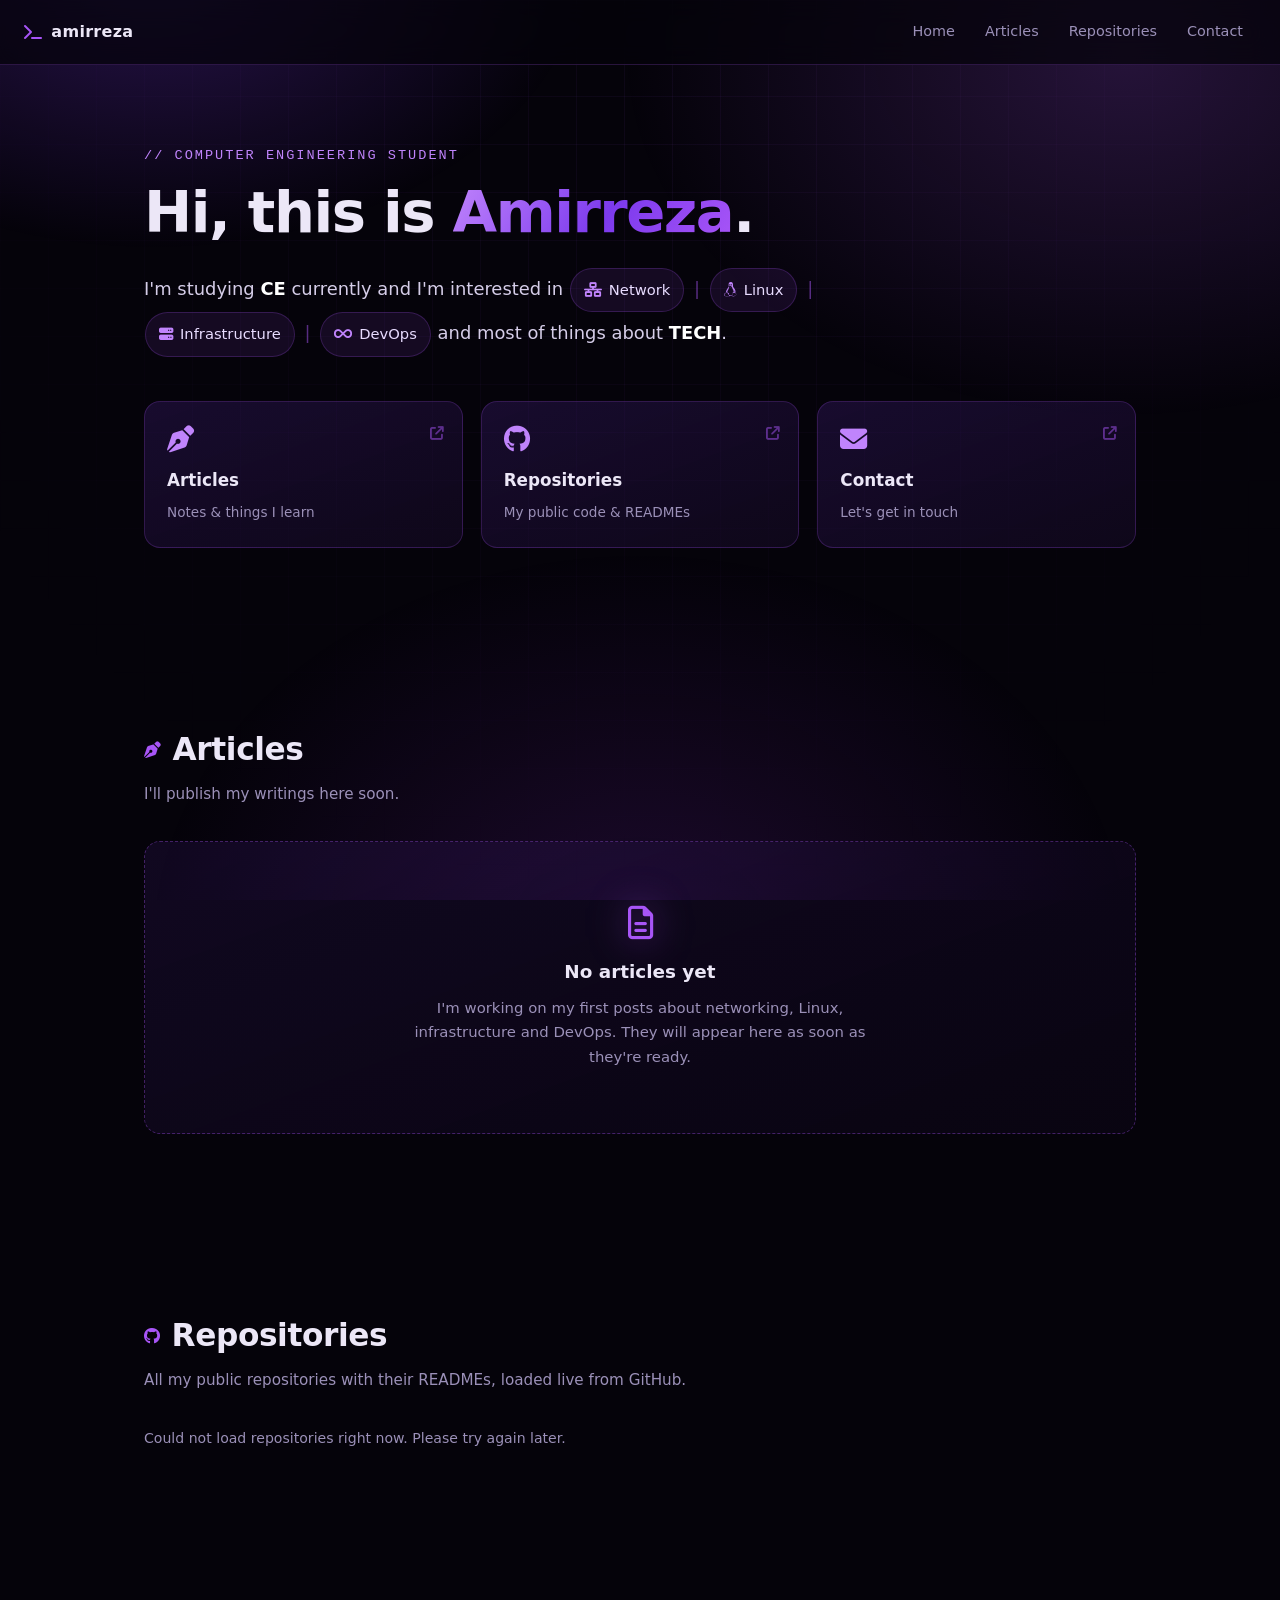
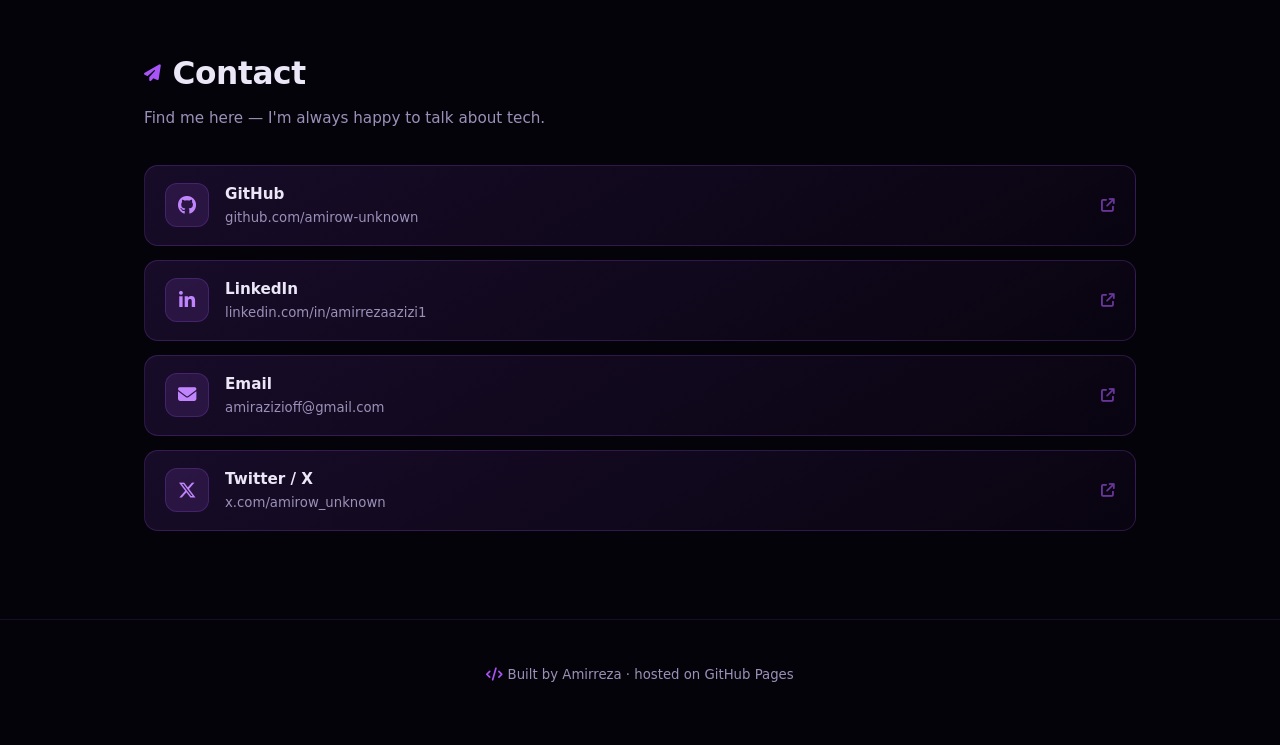
==== index.html @ 1c14a587 "Add files via upload" ====
<!DOCTYPE html>
<html lang="en">
<head>
<meta charset="UTF-8" />
<meta name="viewport" content="width=device-width, initial-scale=1" />
<title>Amirreza — CE Student · Network · Linux · Infra · DevOps</title>
<meta name="description" content="Amirreza — Computer Engineering student interested in Networking, Linux, Infrastructure and DevOps." />
<link rel="stylesheet" href="https://cdnjs.cloudflare.com/ajax/libs/font-awesome/6.5.2/css/all.min.css" />
<style>
  :root{
    --bg:#05030a;
    --panel:rgba(20,10,35,.55);
    --purple:#a855f7;
    --purple-2:#7c3aed;
    --purple-3:#c084fc;
    --text:#ece7f7;
    --muted:#9b90b8;
    --border:rgba(168,85,247,.22);
    --radius:16px;
  }

  *{box-sizing:border-box}
  html{scroll-behavior:smooth}
  body{
    margin:0;
    background:var(--bg);
    color:var(--text);
    font-family:"Inter",system-ui,-apple-system,"Segoe UI",Roboto,Helvetica,Arial,sans-serif;
    line-height:1.65;
    overflow-x:hidden;
    -webkit-font-smoothing:antialiased;
  }

  /* ---------- background glow + grid ---------- */
  body::before{
    content:"";
    position:fixed; inset:0; z-index:-2;
    background:
      radial-gradient(620px 420px at 12% -5%, rgba(124,58,237,.30), transparent 70%),
      radial-gradient(720px 520px at 88% 6%, rgba(168,85,247,.20), transparent 70%),
      radial-gradient(700px 560px at 50% 105%, rgba(88,28,135,.28), transparent 70%);
  }
  body::after{
    content:"";
    position:fixed; inset:0; z-index:-1;
    background-image:
      linear-gradient(rgba(168,85,247,.06) 1px, transparent 1px),
      linear-gradient(90deg, rgba(168,85,247,.06) 1px, transparent 1px);
    background-size:48px 48px;
    -webkit-mask-image:radial-gradient(circle at 50% 15%, #000 0%, transparent 78%);
    mask-image:radial-gradient(circle at 50% 15%, #000 0%, transparent 78%);
    pointer-events:none;
  }

  a{color:var(--purple-3)}

  /* ---------- nav ---------- */
  .nav{
    position:sticky; top:0; z-index:50;
    display:flex; align-items:center; justify-content:space-between; gap:16px;
    padding:13px 24px;
    background:rgba(5,3,10,.72);
    backdrop-filter:blur(14px);
    -webkit-backdrop-filter:blur(14px);
    border-bottom:1px solid var(--border);
  }
  .nav-brand{
    display:flex; align-items:center; gap:9px;
    font-weight:800; letter-spacing:.3px; color:var(--text); text-decoration:none;
  }
  .nav-brand i{color:var(--purple)}
  .nav-links{display:flex; gap:4px; flex-wrap:wrap}
  .nav-links a{
    color:var(--muted); text-decoration:none; font-size:.9rem;
    padding:7px 13px; border-radius:999px; transition:.2s;
  }
  .nav-links a:hover{
    color:#fff; background:rgba(168,85,247,.14);
    box-shadow:inset 0 0 0 1px var(--border);
  }

  /* ---------- layout ---------- */
  .section{
    max-width:1040px; margin:0 auto;
    padding:88px 24px;
    scroll-margin-top:80px;
  }
  .section-title{
    display:flex; align-items:center; gap:12px;
    font-size:clamp(1.45rem,3vw,1.95rem);
    margin:0 0 6px; letter-spacing:-.4px;
  }
  .section-title i{color:var(--purple); font-size:1.05rem}
  .section-sub{color:var(--muted); margin:0 0 34px; font-size:.95rem}

  /* ---------- hero ---------- */
  .hero{padding-top:80px}
  .eyebrow{
    font-family:ui-monospace,SFMono-Regular,Menlo,Consolas,monospace;
    color:var(--purple-3); font-size:.85rem; letter-spacing:2px;
    text-transform:uppercase; margin:0 0 14px;
  }
  .hero h1{
    font-size:clamp(2rem,6vw,3.6rem);
    line-height:1.12; margin:0 0 22px; letter-spacing:-1.5px;
  }
  .grad{
    background:linear-gradient(120deg,#c084fc,#7c3aed 55%,#a855f7);
    -webkit-background-clip:text; background-clip:text; color:transparent;
  }
  .lead{
    font-size:clamp(1rem,1.6vw,1.12rem);
    line-height:2.35; color:#d5cde8;
    max-width:820px; margin:0 0 44px;
  }
  .lead strong{color:#fff}

  .chip{
    display:inline-flex; align-items:center; gap:7px;
    padding:4px 13px; margin:0 1px; border-radius:999px;
    background:rgba(168,85,247,.1);
    border:1px solid var(--border);
    color:#e8dcff; font-size:.92rem; white-space:nowrap;
  }
  .chip i{color:var(--purple-3); font-size:.9rem}
  .sep{color:rgba(168,85,247,.5); margin:0 3px}

  /* ---------- quick links ---------- */
  .quick-links{
    display:grid; gap:18px;
    grid-template-columns:repeat(auto-fit,minmax(210px,1fr));
  }
  .quick-card{
    position:relative; overflow:hidden;
    display:flex; flex-direction:column; gap:6px;
    padding:24px 22px; border-radius:var(--radius);
    background:linear-gradient(160deg,rgba(124,58,237,.16),rgba(20,10,35,.62));
    border:1px solid var(--border);
    color:var(--text); text-decoration:none;
    transition:transform .25s ease, box-shadow .25s ease, border-color .25s ease;
  }
  .quick-card::after{
    content:""; position:absolute; inset:-40% -60% auto auto;
    width:180px; height:180px; border-radius:50%;
    background:radial-gradient(circle,rgba(168,85,247,.35),transparent 65%);
    opacity:0; transition:opacity .3s;
  }
  .quick-card:hover{
    transform:translateY(-5px);
    border-color:rgba(192,132,252,.6);
    box-shadow:0 20px 44px -20px rgba(168,85,247,.75);
  }
  .quick-card:hover::after{opacity:1}
  .quick-card .big{font-size:1.7rem; color:var(--purple-3); margin-bottom:8px}
  .quick-card .label{font-weight:700; font-size:1.05rem}
  .quick-card .hint{font-size:.85rem; color:var(--muted)}
  .quick-card .arrow{
    position:absolute; right:18px; top:20px;
    color:var(--purple); font-size:.85rem;
    opacity:.5; transition:transform .25s, opacity .25s;
  }
  .quick-card:hover .arrow{transform:translate(3px,-3px); opacity:1}

  /* ---------- repositories ---------- */
  .repos-status{color:var(--muted); font-size:.88rem; margin:0 0 22px}
  .repo-list{display:grid; gap:20px}

  .repo-card{
    border:1px solid var(--border);
    border-radius:var(--radius);
    background:linear-gradient(165deg,rgba(24,13,42,.85),rgba(9,5,16,.85));
    padding:22px 22px 16px;
    transition:border-color .25s, box-shadow .25s;
  }
  .repo-card:hover{
    border-color:rgba(192,132,252,.45);
    box-shadow:0 22px 50px -30px rgba(168,85,247,.9);
  }
  .repo-head{display:flex; align-items:center; gap:10px; flex-wrap:wrap}
  .repo-icon{color:var(--purple); font-size:1.05rem}
  .repo-head h3{margin:0; font-size:1.08rem; letter-spacing:-.2px}
  .repo-head h3 a{color:#fff; text-decoration:none}
  .repo-head h3 a:hover{color:var(--purple-3); text-decoration:underline}
  .open-link{
    margin-left:auto; font-size:.8rem; color:var(--muted);
    text-decoration:none; padding:4px 10px; border-radius:999px;
    border:1px solid transparent; transition:.2s; white-space:nowrap;
  }
  .open-link:hover{color:#fff; border-color:var(--border); background:rgba(168,85,247,.12)}

  .badge{
    font-size:.68rem; text-transform:uppercase; letter-spacing:1px;
    padding:2px 9px; border-radius:999px;
    background:rgba(168,85,247,.16); color:var(--purple-3);
    border:1px solid var(--border);
  }

  .repo-desc{margin:10px 0 12px; color:#c6bcdd; font-size:.93rem}
  .repo-meta{display:flex; flex-wrap:wrap; gap:16px; font-size:.8rem; color:var(--muted)}
  .repo-meta span{display:inline-flex; align-items:center; gap:6px}
  .repo-meta i{color:var(--purple); font-size:.78rem}
  .repo-meta .dot{
    width:9px; height:9px; border-radius:50%; display:inline-block;
    background:var(--purple); box-shadow:0 0 8px rgba(168,85,247,.8);
  }

  /* README box */
  .readme{
    margin-top:16px;
    border:1px solid var(--border);
    border-radius:12px;
    background:rgba(6,3,12,.65);
    max-height:360px;
    overflow:auto;
    padding:2px 18px 14px;
    font-size:.9rem;
    scrollbar-width:thin;
    scrollbar-color:var(--purple-2) transparent;
  }
  .readme::-webkit-scrollbar{width:9px}
  .readme::-webkit-scrollbar-thumb{
    background:rgba(124,58,237,.6); border-radius:99px;
  }
  .readme::-webkit-scrollbar-track{background:transparent}
  .readme-inner{padding-top:14px}
  .readme-inner > *:first-child{margin-top:0}
  .readme h1,.readme h2,.readme h3,.readme h4{
    line-height:1.3; margin:1.3em 0 .55em; letter-spacing:-.3px;
  }
  .readme h1{font-size:1.35rem; border-bottom:1px solid var(--border); padding-bottom:.35em}
  .readme h2{font-size:1.15rem; border-bottom:1px solid rgba(168,85,247,.12); padding-bottom:.3em}
  .readme h3{font-size:1rem}
  .readme p,.readme li{color:#c9c0de}
  .readme a{color:var(--purple-3)}
  .readme img{max-width:100%; height:auto; border-radius:8px}
  .readme code{
    background:rgba(168,85,247,.14); color:#e5d4ff;
    padding:.15em .45em; border-radius:5px;
    font-family:ui-monospace,SFMono-Regular,Menlo,Consolas,monospace;
    font-size:.86em;
  }
  .readme pre{
    background:rgba(0,0,0,.55); border:1px solid var(--border);
    padding:14px; border-radius:10px; overflow:auto;
  }
  .readme pre code{background:none; padding:0; color:#d7c9f5}
  .readme blockquote{
    margin:1em 0; padding:.2em 1em;
    border-left:3px solid var(--purple-2); color:var(--muted);
  }
  .readme table{border-collapse:collapse; width:100%; font-size:.85rem}
  .readme th,.readme td{border:1px solid var(--border); padding:7px 10px}
  .readme hr{border:0; border-top:1px solid var(--border); margin:1.4em 0}
  .readme-empty{color:var(--muted); font-size:.85rem; font-style:italic; margin:14px 0}

  /* ---------- empty state (articles) ---------- */
  .empty-state{
    text-align:center;
    border:1px dashed rgba(168,85,247,.35);
    border-radius:var(--radius);
    background:linear-gradient(160deg,rgba(124,58,237,.1),rgba(12,6,22,.6));
    padding:64px 24px;
  }
  .empty-state i{
    font-size:2.1rem; color:var(--purple);
    display:block; margin-bottom:18px;
    filter:drop-shadow(0 0 18px rgba(168,85,247,.55));
  }
  .empty-state h3{margin:0 0 8px; font-size:1.15rem}
  .empty-state p{margin:0 auto; max-width:460px; color:var(--muted); font-size:.93rem}

  /* ---------- contact ---------- */
  .contact-list{display:grid; gap:14px}
  .contact-item{
    display:flex; align-items:center; gap:16px;
    padding:16px 20px; border-radius:14px;
    background:linear-gradient(150deg,rgba(28,15,48,.8),rgba(10,5,18,.8));
    border:1px solid var(--border);
    text-decoration:none; color:var(--text);
    transition:transform .22s, border-color .22s, box-shadow .22s, background .22s;
  }
  .contact-item:hover{
    transform:translateX(5px);
    border-color:rgba(192,132,252,.6);
    box-shadow:0 16px 38px -24px rgba(168,85,247,.95);
  }
  .contact-item .ico{
    flex:0 0 44px; width:44px; height:44px;
    display:grid; place-items:center;
    border-radius:12px; font-size:1.15rem;
    background:rgba(168,85,247,.14);
    border:1px solid var(--border);
    color:var(--purple-3);
  }
  .contact-item .txt{display:flex; flex-direction:column; min-width:0}
  .contact-item .txt b{font-size:.95rem; font-weight:700}
  .contact-item .txt span{
    font-size:.83rem; color:var(--muted);
    overflow:hidden; text-overflow:ellipsis; white-space:nowrap;
  }
  .contact-item .go{margin-left:auto; color:var(--purple); font-size:.85rem; opacity:.6}
  .contact-item:hover .go{opacity:1}

  /* ---------- footer ---------- */
  footer{
    text-align:center; padding:44px 24px 60px;
    color:var(--muted); font-size:.83rem;
    border-top:1px solid rgba(168,85,247,.12);
  }
  footer i{color:var(--purple)}

  @media (max-width:560px){
    .nav{padding:12px 16px}
    .nav-links a{padding:6px 9px; font-size:.82rem}
    .section{padding:64px 18px}
    .readme{max-height:300px; padding:2px 14px 12px}
    .contact-item .txt span{font-size:.78rem}
  }

  @media (prefers-reduced-motion:reduce){
    html{scroll-behavior:auto}
    *{transition:none !important; animation:none !important}
  }
</style>
</head>
<body>

<!-- ================= NAV ================= -->
<nav class="nav">
  <a href="#home" class="nav-brand"><i class="fa-solid fa-terminal"></i> amirreza</a>
  <div class="nav-links">
    <a href="#home">Home</a>
    <a href="#articles">Articles</a>
    <a href="#repositories">Repositories</a>
    <a href="#contact">Contact</a>
  </div>
</nav>

<!-- ================= HOME ================= -->
<section id="home" class="section hero">
  <p class="eyebrow">// computer engineering student</p>

  <h1>Hi, this is <span class="grad">Amirreza</span>.</h1>

  <p class="lead">
    I'm studying <strong>CE</strong> currently and I'm interested in
    <span class="chip"><i class="fa-solid fa-network-wired"></i> Network</span>
    <span class="sep">|</span>
    <span class="chip"><i class="fa-brands fa-linux"></i> Linux</span>
    <span class="sep">|</span>
    <span class="chip"><i class="fa-solid fa-server"></i> Infrastructure</span>
    <span class="sep">|</span>
    <span class="chip"><i class="fa-solid fa-infinity"></i> DevOps</span>
    and most of things about <strong>TECH</strong>.
  </p>

  <!-- 3 quick links -->
  <div class="quick-links">
    <a class="quick-card" href="#articles">
      <i class="fa-solid fa-pen-nib big"></i>
      <span class="arrow"><i class="fa-solid fa-arrow-up-right-from-square"></i></span>
      <span class="label">Articles</span>
      <span class="hint">Notes &amp; things I learn</span>
    </a>

    <a class="quick-card" href="#repositories">
      <i class="fa-brands fa-github big"></i>
      <span class="arrow"><i class="fa-solid fa-arrow-up-right-from-square"></i></span>
      <span class="label">Repositories</span>
      <span class="hint">My public code &amp; READMEs</span>
    </a>

    <a class="quick-card" href="#contact">
      <i class="fa-solid fa-envelope big"></i>
      <span class="arrow"><i class="fa-solid fa-arrow-up-right-from-square"></i></span>
      <span class="label">Contact</span>
      <span class="hint">Let's get in touch</span>
    </a>
  </div>
</section>

<!-- ================= ARTICLES ================= -->
<section id="articles" class="section">
  <h2 class="section-title"><i class="fa-solid fa-pen-nib"></i> Articles</h2>
  <p class="section-sub">I'll publish my writings here soon.</p>

  <div class="empty-state">
    <i class="fa-regular fa-file-lines"></i>
    <h3>No articles yet</h3>
    <p>
      I'm working on my first posts about networking, Linux, infrastructure and DevOps.
      They will appear here as soon as they're ready.
    </p>
  </div>

  <!--
    HOW TO ADD AN ARTICLE LATER
    Replace the empty-state block above with something like:

    <article class="repo-card">
      <div class="repo-head">
        <i class="fa-solid fa-file-lines repo-icon"></i>
        <h3><a href="articles/my-post.html">My article title</a></h3>
        <span class="badge">networking</span>
      </div>
      <p class="repo-desc">Short summary of the article...</p>
      <div class="repo-meta"><span><i class="fa-regular fa-calendar"></i> 2025-01-01</span></div>
    </article>
  -->
</section>

<!-- ================= REPOSITORIES ================= -->
<section id="repositories" class="section">
  <h2 class="section-title"><i class="fa-brands fa-github"></i> Repositories</h2>
  <p class="section-sub">All my public repositories with their READMEs, loaded live from GitHub.</p>

  <p class="repos-status" id="repos-status">Loading repositories…</p>
  <div class="repo-list" id="repos-list"></div>
</section>

<!-- ================= CONTACT ================= -->
<section id="contact" class="section">
  <h2 class="section-title"><i class="fa-solid fa-paper-plane"></i> Contact</h2>
  <p class="section-sub">Find me here — I'm always happy to talk about tech.</p>

  <div class="contact-list">
    <a class="contact-item" href="https://github.com/amirow-unknown" target="_blank" rel="noopener noreferrer">
      <span class="ico"><i class="fa-brands fa-github"></i></span>
      <span class="txt"><b>GitHub</b><span>github.com/amirow-unknown</span></span>
      <span class="go"><i class="fa-solid fa-arrow-up-right-from-square"></i></span>
    </a>

    <a class="contact-item" href="https://www.linkedin.com/in/amirrezaazizi1" target="_blank" rel="noopener noreferrer">
      <span class="ico"><i class="fa-brands fa-linkedin-in"></i></span>
      <span class="txt"><b>LinkedIn</b><span>linkedin.com/in/amirrezaazizi1</span></span>
      <span class="go"><i class="fa-solid fa-arrow-up-right-from-square"></i></span>
    </a>

    <a class="contact-item" href="mailto:amirazizioff@gmail.com">
      <span class="ico"><i class="fa-solid fa-envelope"></i></span>
      <span class="txt"><b>Email</b><span>amirazizioff@gmail.com</span></span>
      <span class="go"><i class="fa-solid fa-arrow-up-right-from-square"></i></span>
    </a>

    <a class="contact-item" href="https://x.com/amirow_unknown" target="_blank" rel="noopener noreferrer">
      <span class="ico"><i class="fa-brands fa-x-twitter"></i></span>
      <span class="txt"><b>Twitter / X</b><span>x.com/amirow_unknown</span></span>
      <span class="go"><i class="fa-solid fa-arrow-up-right-from-square"></i></span>
    </a>
  </div>
</section>

<footer>
  <i class="fa-solid fa-code"></i> Built by Amirreza · hosted on GitHub Pages
</footer>

<script>
/* =========================================================
   GitHub repositories + README loader
   ========================================================= */
const GH_USER = 'amirow-unknown';

const reposList   = document.getElementById('repos-list');
const reposStatus = document.getElementById('repos-status');

const LANG_COLORS = {
  JavaScript:'#f1e05a', TypeScript:'#3178c6', Python:'#3572A5', HTML:'#e34c26',
  CSS:'#563d7c', SCSS:'#c6538c', Shell:'#89e051', Bash:'#89e051', C:'#555555',
  'C++':'#f34b7d', 'C#':'#178600', Go:'#00ADD8', Rust:'#dea584', Java:'#b07219',
  PHP:'#4F5D95', Ruby:'#701516', Vue:'#41b883', Dockerfile:'#384d54',
  Makefile:'#427819', Lua:'#000080', Kotlin:'#A97BFF', Swift:'#F05138'
};

function fmtDate(iso){
  if (!iso) return '';
  try {
    return new Date(iso).toLocaleDateString('en', { year:'numeric', month:'short', day:'numeric' });
  } catch (e) { return ''; }
}

/* fetch wrapper with nicer error messages */
async function ghFetch(url, accept){
  const res = await fetch(url, { headers: { 'Accept': accept || 'application/vnd.github+json' } });

  if ((res.status === 403 || res.status === 429) && res.headers.get('x-ratelimit-remaining') === '0'){
    const reset = Number(res.headers.get('x-ratelimit-reset') || 0) * 1000;
    const err = new Error('RATE_LIMIT');
    err.reset = reset;
    throw err;
  }
  if (res.status === 404){
    const err = new Error('NOT_FOUND');
    throw err;
  }
  if (!res.ok) throw new Error('HTTP ' + res.status);
  return res;
}

/* run async tasks with a concurrency limit */
async function withConcurrency(items, limit, worker){
  let i = 0;
  const runners = Array.from({ length: Math.min(limit, items.length) }, async () => {
    while (i < items.length){
      const item = items[i++];
      await worker(item);
    }
  });
  await Promise.all(runners);
}

function metaItem(iconClass, text){
  const span = document.createElement('span');
  const i = document.createElement('i');
  i.className = iconClass;
  span.appendChild(i);
  span.appendChild(document.createTextNode(text));
  return span;
}

function buildRepoCard(repo){
  const card = document.createElement('article');
  card.className = 'repo-card';

  /* --- head --- */
  const head = document.createElement('div');
  head.className = 'repo-head';

  const icon = document.createElement('i');
  icon.className = 'fa-brands fa-github repo-icon';
  head.appendChild(icon);

  const h3 = document.createElement('h3');
  const link = document.createElement('a');
  link.href = repo.html_url;
  link.target = '_blank';
  link.rel = 'noopener noreferrer';
  link.textContent = repo.name;
  h3.appendChild(link);
  head.appendChild(h3);

  if (repo.fork){
    const b = document.createElement('span');
    b.className = 'badge';
    b.textContent = 'fork';
    head.appendChild(b);
  }
  if (repo.archived){
    const b = document.createElement('span');
    b.className = 'badge';
    b.textContent = 'archived';
    head.appendChild(b);
  }

  const open = document.createElement('a');
  open.className = 'open-link';
  open.href = repo.html_url;
  open.target = '_blank';
  open.rel = 'noopener noreferrer';
  open.innerHTML = 'Open <i class="fa-solid fa-arrow-up-right-from-square"></i>';
  head.appendChild(open);

  card.appendChild(head);

  /* --- description --- */
  const desc = document.createElement('p');
  desc.className = 'repo-desc';
  desc.textContent = repo.description || 'No description provided.';
  card.appendChild(desc);

  /* --- meta --- */
  const meta = document.createElement('div');
  meta.className = 'repo-meta';

  if (repo.language){
    const lang = document.createElement('span');
    const dot = document.createElement('i');
    dot.className = 'dot';
    dot.style.background = LANG_COLORS[repo.language] || '#a855f7';
    lang.appendChild(dot);
    lang.appendChild(document.createTextNode(repo.language));
    meta.appendChild(lang);
  }

  meta.appendChild(metaItem('fa-regular fa-star', String(repo.stargazers_count)));
  meta.appendChild(metaItem('fa-solid fa-code-fork', String(repo.forks_count)));
  meta.appendChild(metaItem('fa-regular fa-clock', 'Updated ' + fmtDate(repo.pushed_at)));

  card.appendChild(meta);

  /* --- readme container --- */
  const readme = document.createElement('div');
  readme.className = 'readme';
  readme.id = 'readme-' + repo.id;
  readme.innerHTML = '<div class="readme-inner"><p class="readme-empty">Loading README…</p></div>';
  card.appendChild(readme);

  return card;
}

async function loadReadme(repo){
  const box = document.getElementById('readme-' + repo.id);
  if (!box) return;

  try {
    const res = await ghFetch(
      'https://api.github.com/repos/' + GH_USER + '/' + repo.name + '/readme',
      'application/vnd.github.html+json'
    );
    const html = await res.text();

    if (html && html.trim().length){
      box.innerHTML = '<div class="readme-inner">' + html + '</div>';
    } else {
      box.innerHTML = '<div class="readme-inner"><p class="readme-empty">This repository has no README.</p></div>';
    }
  } catch (err){
    let msg = 'Could not load README.';
    if (err.message === 'NOT_FOUND') msg = 'No README found for this repository.';
    else if (err.message === 'RATE_LIMIT') msg = 'GitHub API rate limit reached — please refresh in a bit.';
    box.innerHTML = '<div class="readme-inner"><p class="readme-empty">' + msg + '</p></div>';
  }
}

async function loadRepositories(){
  try {
    const res = await ghFetch(
      'https://api.github.com/users/' + GH_USER + '/repos?per_page=100&sort=pushed'
    );
    const all = await res.json();

    /* public only (the public API never returns private ones, this is just explicit) */
    const repos = all
      .filter(r => !r.private)
      .sort((a, b) => new Date(b.pushed_at) - new Date(a.pushed_at));

    if (!repos.length){
      reposStatus.textContent = 'No public repositories yet.';
      return;
    }

    reposStatus.textContent =
      repos.length + ' public repositor' + (repos.length === 1 ? 'y' : 'ies') + ' · READMEs load automatically';

    repos.forEach(repo => reposList.appendChild(buildRepoCard(repo)));

    /* load READMEs 4 at a time to stay friendly with the API */
    await withConcurrency(repos, 4, loadReadme);

  } catch (err){
    if (err.message === 'RATE_LIMIT'){
      const when = err.reset ? new Date(err.reset).toLocaleTimeString() : 'later';
      reposStatus.textContent = 'GitHub API rate limit reached. Repositories will load again after ' + when + '.';
    } else {
      reposStatus.textContent = 'Could not load repositories right now. Please try again later.';
    }
  }
}

document.addEventListener('DOMContentLoaded', loadRepositories);
</script>
</body>
</html>
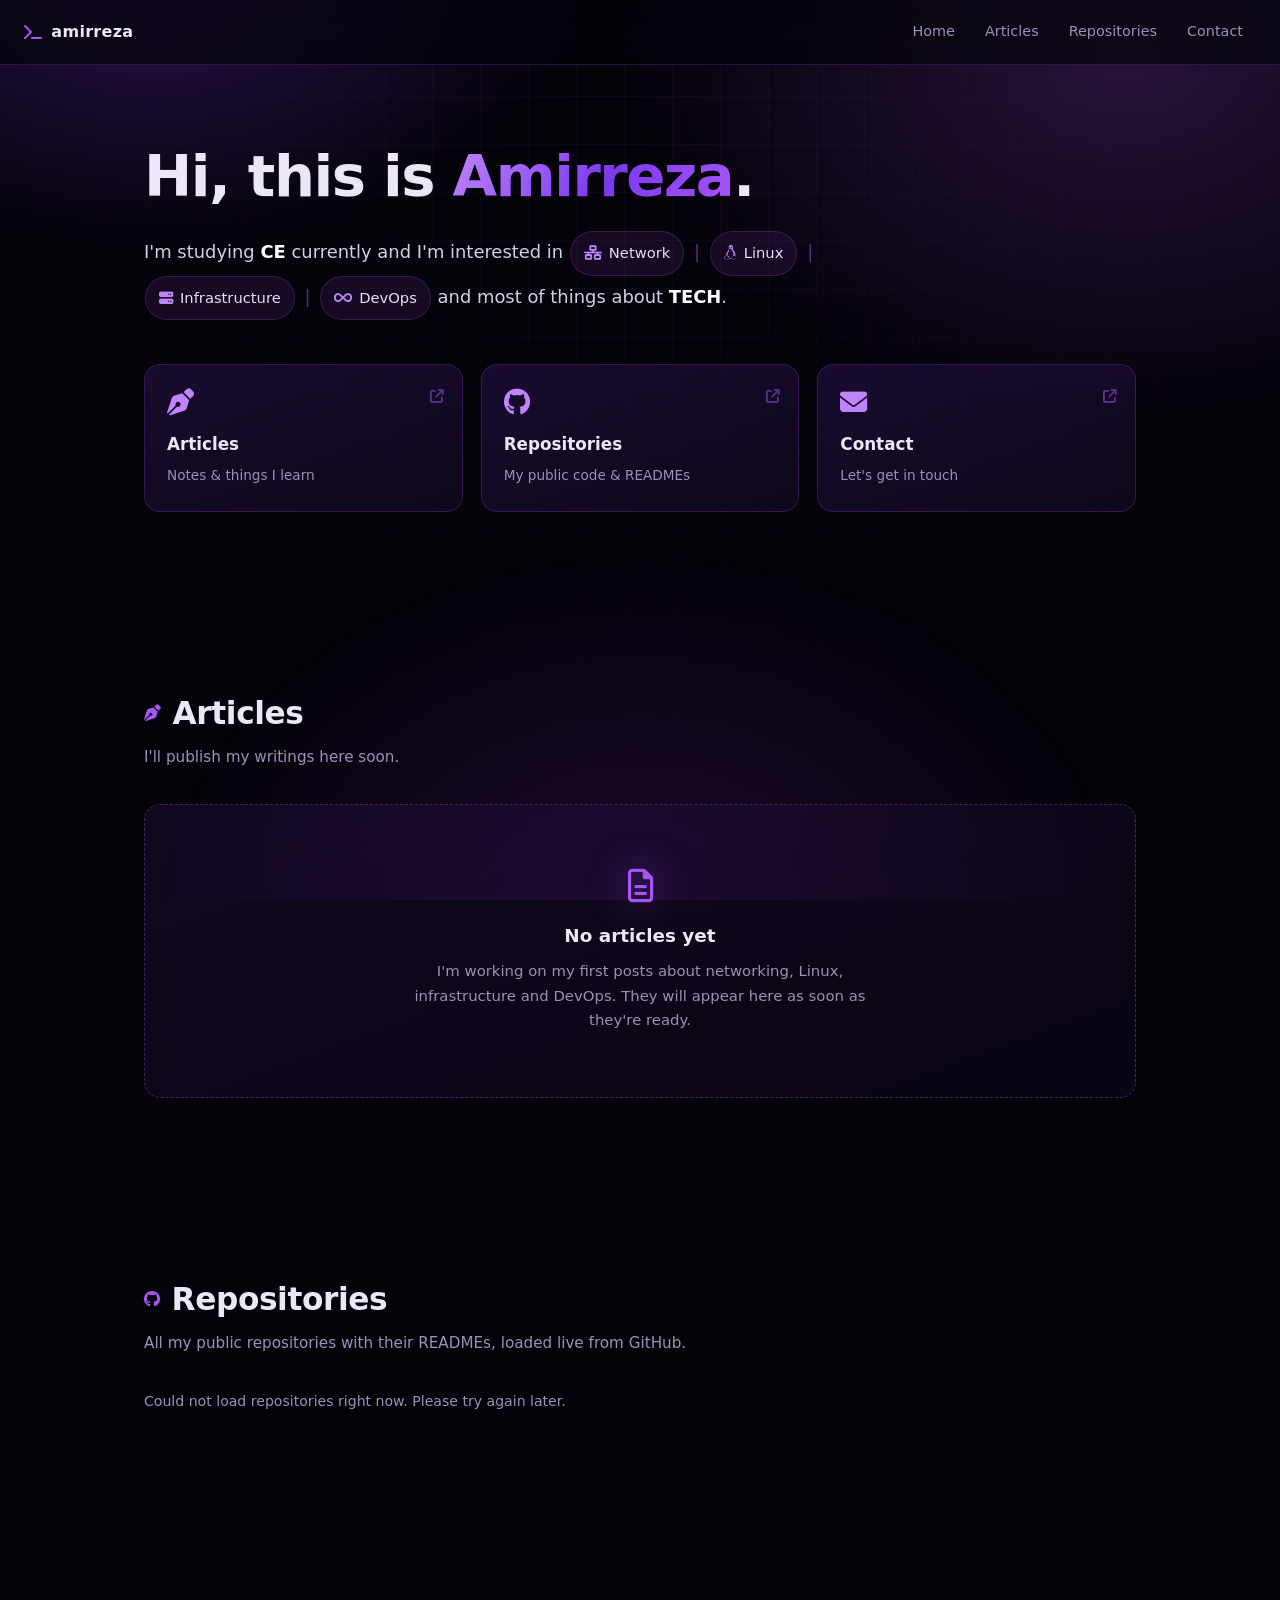
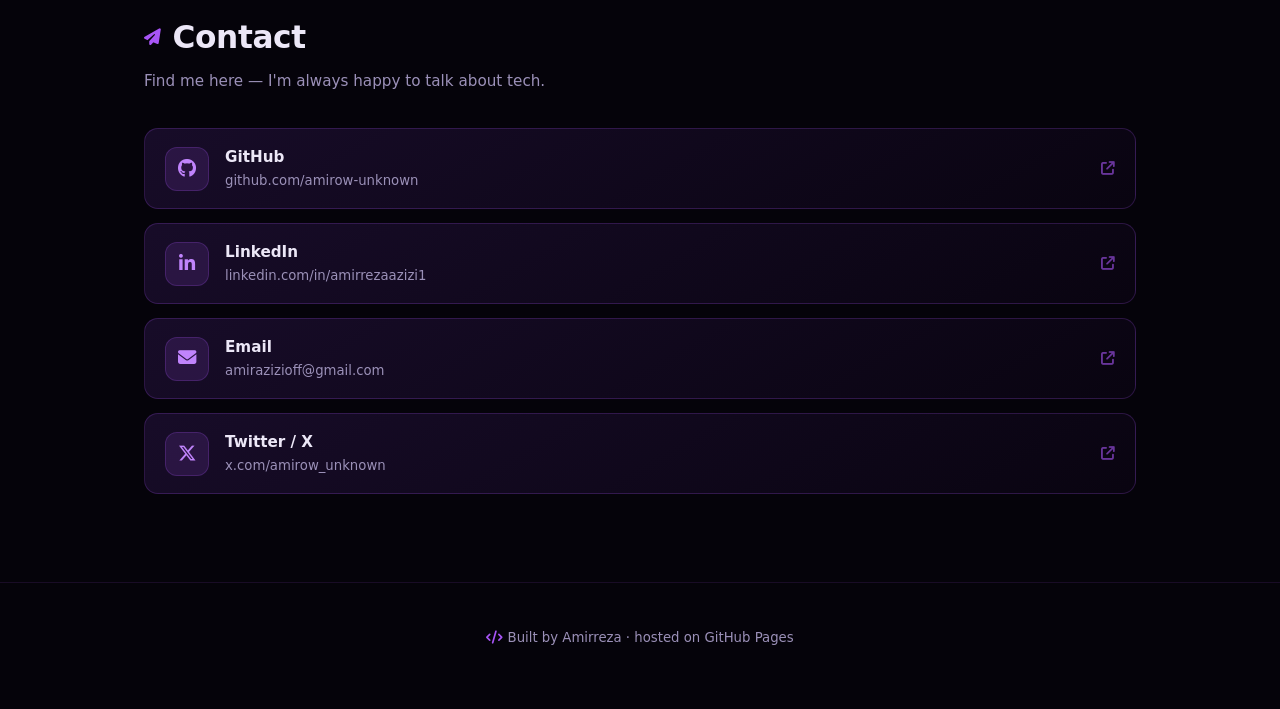
==== commit bf659ffc: "Update index.html" ====
--- a/index.html
+++ b/index.html
@@ -338,7 +338,7 @@
 
 <!-- ================= HOME ================= -->
 <section id="home" class="section hero">
-  <p class="eyebrow">// computer engineering student</p>
+  
 
   <h1>Hi, this is <span class="grad">Amirreza</span>.</h1>
 
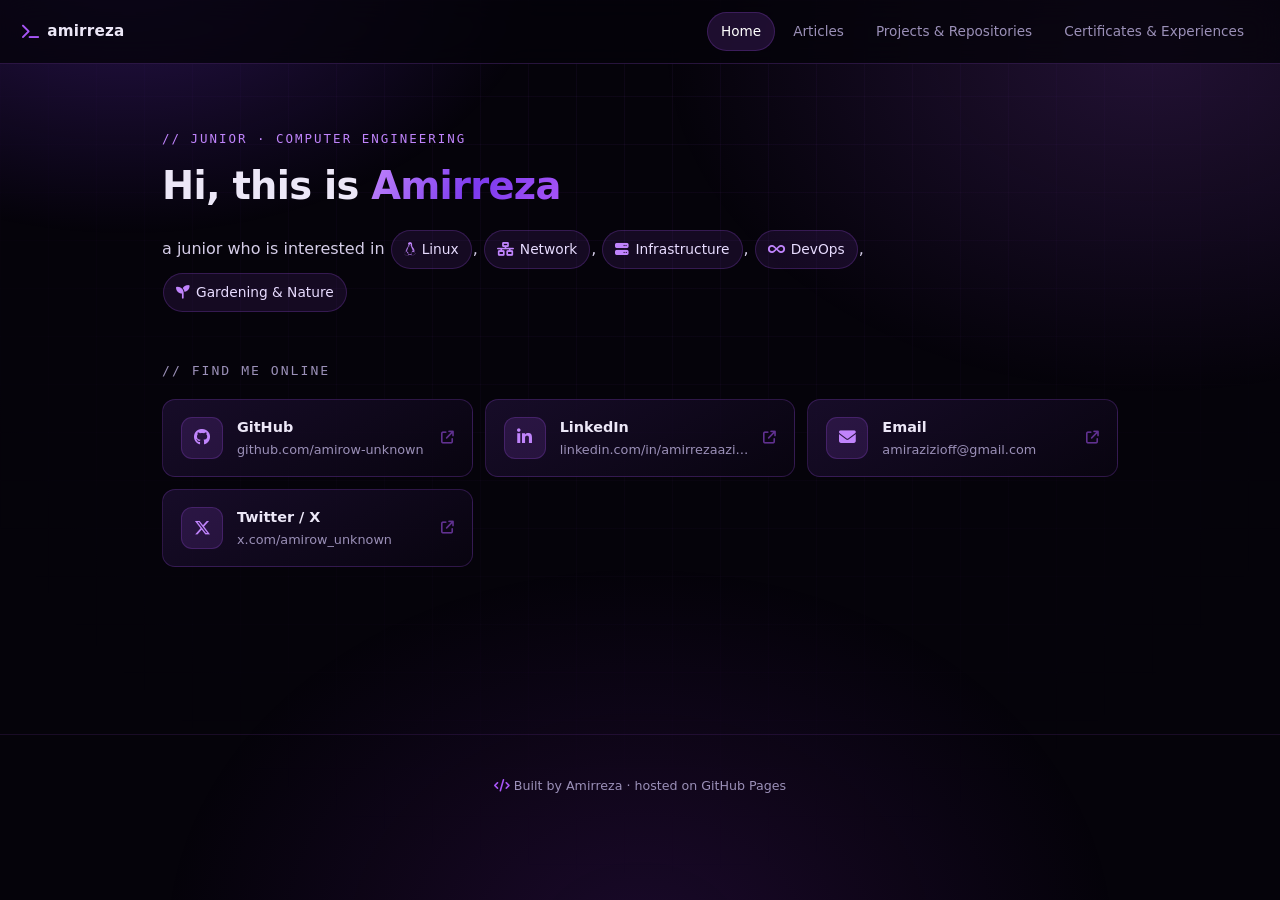
==== commit 5dc1a822: "Add files via upload" ====
--- a/index.html
+++ b/index.html
@@ -1,662 +1,72 @@
 <!DOCTYPE html>
 <html lang="en">
 <head>
-<meta charset="UTF-8" />
-<meta name="viewport" content="width=device-width, initial-scale=1" />
-<title>Amirreza — CE Student · Network · Linux · Infra · DevOps</title>
-<meta name="description" content="Amirreza — Computer Engineering student interested in Networking, Linux, Infrastructure and DevOps." />
-<link rel="stylesheet" href="https://cdnjs.cloudflare.com/ajax/libs/font-awesome/6.5.2/css/all.min.css" />
-<style>
-  :root{
-    --bg:#05030a;
-    --panel:rgba(20,10,35,.55);
-    --purple:#a855f7;
-    --purple-2:#7c3aed;
-    --purple-3:#c084fc;
-    --text:#ece7f7;
-    --muted:#9b90b8;
-    --border:rgba(168,85,247,.22);
-    --radius:16px;
-  }
-
-  *{box-sizing:border-box}
-  html{scroll-behavior:smooth}
-  body{
-    margin:0;
-    background:var(--bg);
-    color:var(--text);
-    font-family:"Inter",system-ui,-apple-system,"Segoe UI",Roboto,Helvetica,Arial,sans-serif;
-    line-height:1.65;
-    overflow-x:hidden;
-    -webkit-font-smoothing:antialiased;
-  }
-
-  /* ---------- background glow + grid ---------- */
-  body::before{
-    content:"";
-    position:fixed; inset:0; z-index:-2;
-    background:
-      radial-gradient(620px 420px at 12% -5%, rgba(124,58,237,.30), transparent 70%),
-      radial-gradient(720px 520px at 88% 6%, rgba(168,85,247,.20), transparent 70%),
-      radial-gradient(700px 560px at 50% 105%, rgba(88,28,135,.28), transparent 70%);
-  }
-  body::after{
-    content:"";
-    position:fixed; inset:0; z-index:-1;
-    background-image:
-      linear-gradient(rgba(168,85,247,.06) 1px, transparent 1px),
-      linear-gradient(90deg, rgba(168,85,247,.06) 1px, transparent 1px);
-    background-size:48px 48px;
-    -webkit-mask-image:radial-gradient(circle at 50% 15%, #000 0%, transparent 78%);
-    mask-image:radial-gradient(circle at 50% 15%, #000 0%, transparent 78%);
-    pointer-events:none;
-  }
-
-  a{color:var(--purple-3)}
-
-  /* ---------- nav ---------- */
-  .nav{
-    position:sticky; top:0; z-index:50;
-    display:flex; align-items:center; justify-content:space-between; gap:16px;
-    padding:13px 24px;
-    background:rgba(5,3,10,.72);
-    backdrop-filter:blur(14px);
-    -webkit-backdrop-filter:blur(14px);
-    border-bottom:1px solid var(--border);
-  }
-  .nav-brand{
-    display:flex; align-items:center; gap:9px;
-    font-weight:800; letter-spacing:.3px; color:var(--text); text-decoration:none;
-  }
-  .nav-brand i{color:var(--purple)}
-  .nav-links{display:flex; gap:4px; flex-wrap:wrap}
-  .nav-links a{
-    color:var(--muted); text-decoration:none; font-size:.9rem;
-    padding:7px 13px; border-radius:999px; transition:.2s;
-  }
-  .nav-links a:hover{
-    color:#fff; background:rgba(168,85,247,.14);
-    box-shadow:inset 0 0 0 1px var(--border);
-  }
-
-  /* ---------- layout ---------- */
-  .section{
-    max-width:1040px; margin:0 auto;
-    padding:88px 24px;
-    scroll-margin-top:80px;
-  }
-  .section-title{
-    display:flex; align-items:center; gap:12px;
-    font-size:clamp(1.45rem,3vw,1.95rem);
-    margin:0 0 6px; letter-spacing:-.4px;
-  }
-  .section-title i{color:var(--purple); font-size:1.05rem}
-  .section-sub{color:var(--muted); margin:0 0 34px; font-size:.95rem}
-
-  /* ---------- hero ---------- */
-  .hero{padding-top:80px}
-  .eyebrow{
-    font-family:ui-monospace,SFMono-Regular,Menlo,Consolas,monospace;
-    color:var(--purple-3); font-size:.85rem; letter-spacing:2px;
-    text-transform:uppercase; margin:0 0 14px;
-  }
-  .hero h1{
-    font-size:clamp(2rem,6vw,3.6rem);
-    line-height:1.12; margin:0 0 22px; letter-spacing:-1.5px;
-  }
-  .grad{
-    background:linear-gradient(120deg,#c084fc,#7c3aed 55%,#a855f7);
-    -webkit-background-clip:text; background-clip:text; color:transparent;
-  }
-  .lead{
-    font-size:clamp(1rem,1.6vw,1.12rem);
-    line-height:2.35; color:#d5cde8;
-    max-width:820px; margin:0 0 44px;
-  }
-  .lead strong{color:#fff}
-
-  .chip{
-    display:inline-flex; align-items:center; gap:7px;
-    padding:4px 13px; margin:0 1px; border-radius:999px;
-    background:rgba(168,85,247,.1);
-    border:1px solid var(--border);
-    color:#e8dcff; font-size:.92rem; white-space:nowrap;
-  }
-  .chip i{color:var(--purple-3); font-size:.9rem}
-  .sep{color:rgba(168,85,247,.5); margin:0 3px}
-
-  /* ---------- quick links ---------- */
-  .quick-links{
-    display:grid; gap:18px;
-    grid-template-columns:repeat(auto-fit,minmax(210px,1fr));
-  }
-  .quick-card{
-    position:relative; overflow:hidden;
-    display:flex; flex-direction:column; gap:6px;
-    padding:24px 22px; border-radius:var(--radius);
-    background:linear-gradient(160deg,rgba(124,58,237,.16),rgba(20,10,35,.62));
-    border:1px solid var(--border);
-    color:var(--text); text-decoration:none;
-    transition:transform .25s ease, box-shadow .25s ease, border-color .25s ease;
-  }
-  .quick-card::after{
-    content:""; position:absolute; inset:-40% -60% auto auto;
-    width:180px; height:180px; border-radius:50%;
-    background:radial-gradient(circle,rgba(168,85,247,.35),transparent 65%);
-    opacity:0; transition:opacity .3s;
-  }
-  .quick-card:hover{
-    transform:translateY(-5px);
-    border-color:rgba(192,132,252,.6);
-    box-shadow:0 20px 44px -20px rgba(168,85,247,.75);
-  }
-  .quick-card:hover::after{opacity:1}
-  .quick-card .big{font-size:1.7rem; color:var(--purple-3); margin-bottom:8px}
-  .quick-card .label{font-weight:700; font-size:1.05rem}
-  .quick-card .hint{font-size:.85rem; color:var(--muted)}
-  .quick-card .arrow{
-    position:absolute; right:18px; top:20px;
-    color:var(--purple); font-size:.85rem;
-    opacity:.5; transition:transform .25s, opacity .25s;
-  }
-  .quick-card:hover .arrow{transform:translate(3px,-3px); opacity:1}
-
-  /* ---------- repositories ---------- */
-  .repos-status{color:var(--muted); font-size:.88rem; margin:0 0 22px}
-  .repo-list{display:grid; gap:20px}
-
-  .repo-card{
-    border:1px solid var(--border);
-    border-radius:var(--radius);
-    background:linear-gradient(165deg,rgba(24,13,42,.85),rgba(9,5,16,.85));
-    padding:22px 22px 16px;
-    transition:border-color .25s, box-shadow .25s;
-  }
-  .repo-card:hover{
-    border-color:rgba(192,132,252,.45);
-    box-shadow:0 22px 50px -30px rgba(168,85,247,.9);
-  }
-  .repo-head{display:flex; align-items:center; gap:10px; flex-wrap:wrap}
-  .repo-icon{color:var(--purple); font-size:1.05rem}
-  .repo-head h3{margin:0; font-size:1.08rem; letter-spacing:-.2px}
-  .repo-head h3 a{color:#fff; text-decoration:none}
-  .repo-head h3 a:hover{color:var(--purple-3); text-decoration:underline}
-  .open-link{
-    margin-left:auto; font-size:.8rem; color:var(--muted);
-    text-decoration:none; padding:4px 10px; border-radius:999px;
-    border:1px solid transparent; transition:.2s; white-space:nowrap;
-  }
-  .open-link:hover{color:#fff; border-color:var(--border); background:rgba(168,85,247,.12)}
-
-  .badge{
-    font-size:.68rem; text-transform:uppercase; letter-spacing:1px;
-    padding:2px 9px; border-radius:999px;
-    background:rgba(168,85,247,.16); color:var(--purple-3);
-    border:1px solid var(--border);
-  }
-
-  .repo-desc{margin:10px 0 12px; color:#c6bcdd; font-size:.93rem}
-  .repo-meta{display:flex; flex-wrap:wrap; gap:16px; font-size:.8rem; color:var(--muted)}
-  .repo-meta span{display:inline-flex; align-items:center; gap:6px}
-  .repo-meta i{color:var(--purple); font-size:.78rem}
-  .repo-meta .dot{
-    width:9px; height:9px; border-radius:50%; display:inline-block;
-    background:var(--purple); box-shadow:0 0 8px rgba(168,85,247,.8);
-  }
-
-  /* README box */
-  .readme{
-    margin-top:16px;
-    border:1px solid var(--border);
-    border-radius:12px;
-    background:rgba(6,3,12,.65);
-    max-height:360px;
-    overflow:auto;
-    padding:2px 18px 14px;
-    font-size:.9rem;
-    scrollbar-width:thin;
-    scrollbar-color:var(--purple-2) transparent;
-  }
-  .readme::-webkit-scrollbar{width:9px}
-  .readme::-webkit-scrollbar-thumb{
-    background:rgba(124,58,237,.6); border-radius:99px;
-  }
-  .readme::-webkit-scrollbar-track{background:transparent}
-  .readme-inner{padding-top:14px}
-  .readme-inner > *:first-child{margin-top:0}
-  .readme h1,.readme h2,.readme h3,.readme h4{
-    line-height:1.3; margin:1.3em 0 .55em; letter-spacing:-.3px;
-  }
-  .readme h1{font-size:1.35rem; border-bottom:1px solid var(--border); padding-bottom:.35em}
-  .readme h2{font-size:1.15rem; border-bottom:1px solid rgba(168,85,247,.12); padding-bottom:.3em}
-  .readme h3{font-size:1rem}
-  .readme p,.readme li{color:#c9c0de}
-  .readme a{color:var(--purple-3)}
-  .readme img{max-width:100%; height:auto; border-radius:8px}
-  .readme code{
-    background:rgba(168,85,247,.14); color:#e5d4ff;
-    padding:.15em .45em; border-radius:5px;
-    font-family:ui-monospace,SFMono-Regular,Menlo,Consolas,monospace;
-    font-size:.86em;
-  }
-  .readme pre{
-    background:rgba(0,0,0,.55); border:1px solid var(--border);
-    padding:14px; border-radius:10px; overflow:auto;
-  }
-  .readme pre code{background:none; padding:0; color:#d7c9f5}
-  .readme blockquote{
-    margin:1em 0; padding:.2em 1em;
-    border-left:3px solid var(--purple-2); color:var(--muted);
-  }
-  .readme table{border-collapse:collapse; width:100%; font-size:.85rem}
-  .readme th,.readme td{border:1px solid var(--border); padding:7px 10px}
-  .readme hr{border:0; border-top:1px solid var(--border); margin:1.4em 0}
-  .readme-empty{color:var(--muted); font-size:.85rem; font-style:italic; margin:14px 0}
-
-  /* ---------- empty state (articles) ---------- */
-  .empty-state{
-    text-align:center;
-    border:1px dashed rgba(168,85,247,.35);
-    border-radius:var(--radius);
-    background:linear-gradient(160deg,rgba(124,58,237,.1),rgba(12,6,22,.6));
-    padding:64px 24px;
-  }
-  .empty-state i{
-    font-size:2.1rem; color:var(--purple);
-    display:block; margin-bottom:18px;
-    filter:drop-shadow(0 0 18px rgba(168,85,247,.55));
-  }
-  .empty-state h3{margin:0 0 8px; font-size:1.15rem}
-  .empty-state p{margin:0 auto; max-width:460px; color:var(--muted); font-size:.93rem}
-
-  /* ---------- contact ---------- */
-  .contact-list{display:grid; gap:14px}
-  .contact-item{
-    display:flex; align-items:center; gap:16px;
-    padding:16px 20px; border-radius:14px;
-    background:linear-gradient(150deg,rgba(28,15,48,.8),rgba(10,5,18,.8));
-    border:1px solid var(--border);
-    text-decoration:none; color:var(--text);
-    transition:transform .22s, border-color .22s, box-shadow .22s, background .22s;
-  }
-  .contact-item:hover{
-    transform:translateX(5px);
-    border-color:rgba(192,132,252,.6);
-    box-shadow:0 16px 38px -24px rgba(168,85,247,.95);
-  }
-  .contact-item .ico{
-    flex:0 0 44px; width:44px; height:44px;
-    display:grid; place-items:center;
-    border-radius:12px; font-size:1.15rem;
-    background:rgba(168,85,247,.14);
-    border:1px solid var(--border);
-    color:var(--purple-3);
-  }
-  .contact-item .txt{display:flex; flex-direction:column; min-width:0}
-  .contact-item .txt b{font-size:.95rem; font-weight:700}
-  .contact-item .txt span{
-    font-size:.83rem; color:var(--muted);
-    overflow:hidden; text-overflow:ellipsis; white-space:nowrap;
-  }
-  .contact-item .go{margin-left:auto; color:var(--purple); font-size:.85rem; opacity:.6}
-  .contact-item:hover .go{opacity:1}
-
-  /* ---------- footer ---------- */
-  footer{
-    text-align:center; padding:44px 24px 60px;
-    color:var(--muted); font-size:.83rem;
-    border-top:1px solid rgba(168,85,247,.12);
-  }
-  footer i{color:var(--purple)}
-
-  @media (max-width:560px){
-    .nav{padding:12px 16px}
-    .nav-links a{padding:6px 9px; font-size:.82rem}
-    .section{padding:64px 18px}
-    .readme{max-height:300px; padding:2px 14px 12px}
-    .contact-item .txt span{font-size:.78rem}
-  }
-
-  @media (prefers-reduced-motion:reduce){
-    html{scroll-behavior:auto}
-    *{transition:none !important; animation:none !important}
-  }
-</style>
+  <meta charset="UTF-8" />
+  <meta name="viewport" content="width=device-width, initial-scale=1" />
+  <title>Amirreza — Home</title>
+  <meta name="description" content="Amirreza — a junior interested in Linux, Networking, Infrastructure and DevOps." />
+  <link rel="stylesheet" href="https://cdnjs.cloudflare.com/ajax/libs/font-awesome/6.5.2/css/all.min.css" />
+  <link rel="stylesheet" href="style.css" />
 </head>
 <body>
 
-<!-- ================= NAV ================= -->
-<nav class="nav">
-  <a href="#home" class="nav-brand"><i class="fa-solid fa-terminal"></i> amirreza</a>
-  <div class="nav-links">
-    <a href="#home">Home</a>
-    <a href="#articles">Articles</a>
-    <a href="#repositories">Repositories</a>
-    <a href="#contact">Contact</a>
-  </div>
-</nav>
+  <nav class="nav">
+    <a href="index.html" class="nav-brand"><i class="fa-solid fa-terminal"></i> amirreza</a>
+    <div class="nav-links">
+      <a href="index.html" class="active" aria-current="page">Home</a>
+      <a href="articles.html">Articles</a>
+      <a href="repositories.html">Projects &amp; Repositories</a>
+      <a href="certificates.html">Certificates &amp; Experiences</a>
+    </div>
+  </nav>
 
-<!-- ================= HOME ================= -->
-<section id="home" class="section hero">
-  
+  <section class="section hero">
+    <p class="eyebrow">// junior · computer engineering</p>
 
-  <h1>Hi, this is <span class="grad">Amirreza</span>.</h1>
+    <h1 class="hero-title">Hi, this is <span class="grad">Amirreza</span></h1>
 
-  <p class="lead">
-    I'm studying <strong>CE</strong> currently and I'm interested in
-    <span class="chip"><i class="fa-solid fa-network-wired"></i> Network</span>
-    <span class="sep">|</span>
-    <span class="chip"><i class="fa-brands fa-linux"></i> Linux</span>
-    <span class="sep">|</span>
-    <span class="chip"><i class="fa-solid fa-server"></i> Infrastructure</span>
-    <span class="sep">|</span>
-    <span class="chip"><i class="fa-solid fa-infinity"></i> DevOps</span>
-    and most of things about <strong>TECH</strong>.
-  </p>
+    <p class="lead">
+      a junior who is interested in
+      <span class="chip"><i class="fa-brands fa-linux"></i> Linux</span>,
+      <span class="chip"><i class="fa-solid fa-network-wired"></i> Network</span>,
+      <span class="chip"><i class="fa-solid fa-server"></i> Infrastructure</span>,
+      <span class="chip"><i class="fa-solid fa-infinity"></i> DevOps</span>,
+      <span class="chip"><i class="fa-solid fa-seedling"></i> Gardening &amp; Nature</span>
+    </p>
 
-  <!-- 3 quick links -->
-  <div class="quick-links">
-    <a class="quick-card" href="#articles">
-      <i class="fa-solid fa-pen-nib big"></i>
-      <span class="arrow"><i class="fa-solid fa-arrow-up-right-from-square"></i></span>
-      <span class="label">Articles</span>
-      <span class="hint">Notes &amp; things I learn</span>
-    </a>
+    <p class="contact-heading">// find me online</p>
+    <div class="contact-list">
 
-    <a class="quick-card" href="#repositories">
-      <i class="fa-brands fa-github big"></i>
-      <span class="arrow"><i class="fa-solid fa-arrow-up-right-from-square"></i></span>
-      <span class="label">Repositories</span>
-      <span class="hint">My public code &amp; READMEs</span>
-    </a>
+      <a class="contact-item" href="https://github.com/amirow-unknown/" target="_blank" rel="noopener noreferrer">
+        <span class="ico"><i class="fa-brands fa-github"></i></span>
+        <span class="txt"><b>GitHub</b><span>github.com/amirow-unknown</span></span>
+        <span class="go"><i class="fa-solid fa-arrow-up-right-from-square"></i></span>
+      </a>
 
-    <a class="quick-card" href="#contact">
-      <i class="fa-solid fa-envelope big"></i>
-      <span class="arrow"><i class="fa-solid fa-arrow-up-right-from-square"></i></span>
-      <span class="label">Contact</span>
-      <span class="hint">Let's get in touch</span>
-    </a>
-  </div>
-</section>
+      <a class="contact-item" href="https://www.linkedin.com/in/amirrezaazizi1/" target="_blank" rel="noopener noreferrer">
+        <span class="ico"><i class="fa-brands fa-linkedin-in"></i></span>
+        <span class="txt"><b>LinkedIn</b><span>linkedin.com/in/amirrezaazizi1</span></span>
+        <span class="go"><i class="fa-solid fa-arrow-up-right-from-square"></i></span>
+      </a>
 
-<!-- ================= ARTICLES ================= -->
-<section id="articles" class="section">
-  <h2 class="section-title"><i class="fa-solid fa-pen-nib"></i> Articles</h2>
-  <p class="section-sub">I'll publish my writings here soon.</p>
+      <a class="contact-item" href="mailto:amirazizioff@gmail.com">
+        <span class="ico"><i class="fa-solid fa-envelope"></i></span>
+        <span class="txt"><b>Email</b><span>amirazizioff@gmail.com</span></span>
+        <span class="go"><i class="fa-solid fa-arrow-up-right-from-square"></i></span>
+      </a>
 
-  <div class="empty-state">
-    <i class="fa-regular fa-file-lines"></i>
-    <h3>No articles yet</h3>
-    <p>
-      I'm working on my first posts about networking, Linux, infrastructure and DevOps.
-      They will appear here as soon as they're ready.
-    </p>
-  </div>
+      <a class="contact-item" href="https://x.com/amirow_unknown" target="_blank" rel="noopener noreferrer">
+        <span class="ico"><i class="fa-brands fa-x-twitter"></i></span>
+        <span class="txt"><b>Twitter / X</b><span>x.com/amirow_unknown</span></span>
+        <span class="go"><i class="fa-solid fa-arrow-up-right-from-square"></i></span>
+      </a>
 
-  <!--
-    HOW TO ADD AN ARTICLE LATER
-    Replace the empty-state block above with something like:
+    </div>
+  </section>
 
-    <article class="repo-card">
-      <div class="repo-head">
-        <i class="fa-solid fa-file-lines repo-icon"></i>
-        <h3><a href="articles/my-post.html">My article title</a></h3>
-        <span class="badge">networking</span>
-      </div>
-      <p class="repo-desc">Short summary of the article...</p>
-      <div class="repo-meta"><span><i class="fa-regular fa-calendar"></i> 2025-01-01</span></div>
-    </article>
-  -->
-</section>
+  <footer>
+    <i class="fa-solid fa-code"></i> Built by Amirreza · hosted on GitHub Pages
+  </footer>
 
-<!-- ================= REPOSITORIES ================= -->
-<section id="repositories" class="section">
-  <h2 class="section-title"><i class="fa-brands fa-github"></i> Repositories</h2>
-  <p class="section-sub">All my public repositories with their READMEs, loaded live from GitHub.</p>
-
-  <p class="repos-status" id="repos-status">Loading repositories…</p>
-  <div class="repo-list" id="repos-list"></div>
-</section>
-
-<!-- ================= CONTACT ================= -->
-<section id="contact" class="section">
-  <h2 class="section-title"><i class="fa-solid fa-paper-plane"></i> Contact</h2>
-  <p class="section-sub">Find me here — I'm always happy to talk about tech.</p>
-
-  <div class="contact-list">
-    <a class="contact-item" href="https://github.com/amirow-unknown" target="_blank" rel="noopener noreferrer">
-      <span class="ico"><i class="fa-brands fa-github"></i></span>
-      <span class="txt"><b>GitHub</b><span>github.com/amirow-unknown</span></span>
-      <span class="go"><i class="fa-solid fa-arrow-up-right-from-square"></i></span>
-    </a>
-
-    <a class="contact-item" href="https://www.linkedin.com/in/amirrezaazizi1" target="_blank" rel="noopener noreferrer">
-      <span class="ico"><i class="fa-brands fa-linkedin-in"></i></span>
-      <span class="txt"><b>LinkedIn</b><span>linkedin.com/in/amirrezaazizi1</span></span>
-      <span class="go"><i class="fa-solid fa-arrow-up-right-from-square"></i></span>
-    </a>
-
-    <a class="contact-item" href="mailto:amirazizioff@gmail.com">
-      <span class="ico"><i class="fa-solid fa-envelope"></i></span>
-      <span class="txt"><b>Email</b><span>amirazizioff@gmail.com</span></span>
-      <span class="go"><i class="fa-solid fa-arrow-up-right-from-square"></i></span>
-    </a>
-
-    <a class="contact-item" href="https://x.com/amirow_unknown" target="_blank" rel="noopener noreferrer">
-      <span class="ico"><i class="fa-brands fa-x-twitter"></i></span>
-      <span class="txt"><b>Twitter / X</b><span>x.com/amirow_unknown</span></span>
-      <span class="go"><i class="fa-solid fa-arrow-up-right-from-square"></i></span>
-    </a>
-  </div>
-</section>
-
-<footer>
-  <i class="fa-solid fa-code"></i> Built by Amirreza · hosted on GitHub Pages
-</footer>
-
-<script>
-/* =========================================================
-   GitHub repositories + README loader
-   ========================================================= */
-const GH_USER = 'amirow-unknown';
-
-const reposList   = document.getElementById('repos-list');
-const reposStatus = document.getElementById('repos-status');
-
-const LANG_COLORS = {
-  JavaScript:'#f1e05a', TypeScript:'#3178c6', Python:'#3572A5', HTML:'#e34c26',
-  CSS:'#563d7c', SCSS:'#c6538c', Shell:'#89e051', Bash:'#89e051', C:'#555555',
-  'C++':'#f34b7d', 'C#':'#178600', Go:'#00ADD8', Rust:'#dea584', Java:'#b07219',
-  PHP:'#4F5D95', Ruby:'#701516', Vue:'#41b883', Dockerfile:'#384d54',
-  Makefile:'#427819', Lua:'#000080', Kotlin:'#A97BFF', Swift:'#F05138'
-};
-
-function fmtDate(iso){
-  if (!iso) return '';
-  try {
-    return new Date(iso).toLocaleDateString('en', { year:'numeric', month:'short', day:'numeric' });
-  } catch (e) { return ''; }
-}
-
-/* fetch wrapper with nicer error messages */
-async function ghFetch(url, accept){
-  const res = await fetch(url, { headers: { 'Accept': accept || 'application/vnd.github+json' } });
-
-  if ((res.status === 403 || res.status === 429) && res.headers.get('x-ratelimit-remaining') === '0'){
-    const reset = Number(res.headers.get('x-ratelimit-reset') || 0) * 1000;
-    const err = new Error('RATE_LIMIT');
-    err.reset = reset;
-    throw err;
-  }
-  if (res.status === 404){
-    const err = new Error('NOT_FOUND');
-    throw err;
-  }
-  if (!res.ok) throw new Error('HTTP ' + res.status);
-  return res;
-}
-
-/* run async tasks with a concurrency limit */
-async function withConcurrency(items, limit, worker){
-  let i = 0;
-  const runners = Array.from({ length: Math.min(limit, items.length) }, async () => {
-    while (i < items.length){
-      const item = items[i++];
-      await worker(item);
-    }
-  });
-  await Promise.all(runners);
-}
-
-function metaItem(iconClass, text){
-  const span = document.createElement('span');
-  const i = document.createElement('i');
-  i.className = iconClass;
-  span.appendChild(i);
-  span.appendChild(document.createTextNode(text));
-  return span;
-}
-
-function buildRepoCard(repo){
-  const card = document.createElement('article');
-  card.className = 'repo-card';
-
-  /* --- head --- */
-  const head = document.createElement('div');
-  head.className = 'repo-head';
-
-  const icon = document.createElement('i');
-  icon.className = 'fa-brands fa-github repo-icon';
-  head.appendChild(icon);
-
-  const h3 = document.createElement('h3');
-  const link = document.createElement('a');
-  link.href = repo.html_url;
-  link.target = '_blank';
-  link.rel = 'noopener noreferrer';
-  link.textContent = repo.name;
-  h3.appendChild(link);
-  head.appendChild(h3);
-
-  if (repo.fork){
-    const b = document.createElement('span');
-    b.className = 'badge';
-    b.textContent = 'fork';
-    head.appendChild(b);
-  }
-  if (repo.archived){
-    const b = document.createElement('span');
-    b.className = 'badge';
-    b.textContent = 'archived';
-    head.appendChild(b);
-  }
-
-  const open = document.createElement('a');
-  open.className = 'open-link';
-  open.href = repo.html_url;
-  open.target = '_blank';
-  open.rel = 'noopener noreferrer';
-  open.innerHTML = 'Open <i class="fa-solid fa-arrow-up-right-from-square"></i>';
-  head.appendChild(open);
-
-  card.appendChild(head);
-
-  /* --- description --- */
-  const desc = document.createElement('p');
-  desc.className = 'repo-desc';
-  desc.textContent = repo.description || 'No description provided.';
-  card.appendChild(desc);
-
-  /* --- meta --- */
-  const meta = document.createElement('div');
-  meta.className = 'repo-meta';
-
-  if (repo.language){
-    const lang = document.createElement('span');
-    const dot = document.createElement('i');
-    dot.className = 'dot';
-    dot.style.background = LANG_COLORS[repo.language] || '#a855f7';
-    lang.appendChild(dot);
-    lang.appendChild(document.createTextNode(repo.language));
-    meta.appendChild(lang);
-  }
-
-  meta.appendChild(metaItem('fa-regular fa-star', String(repo.stargazers_count)));
-  meta.appendChild(metaItem('fa-solid fa-code-fork', String(repo.forks_count)));
-  meta.appendChild(metaItem('fa-regular fa-clock', 'Updated ' + fmtDate(repo.pushed_at)));
-
-  card.appendChild(meta);
-
-  /* --- readme container --- */
-  const readme = document.createElement('div');
-  readme.className = 'readme';
-  readme.id = 'readme-' + repo.id;
-  readme.innerHTML = '<div class="readme-inner"><p class="readme-empty">Loading README…</p></div>';
-  card.appendChild(readme);
-
-  return card;
-}
-
-async function loadReadme(repo){
-  const box = document.getElementById('readme-' + repo.id);
-  if (!box) return;
-
-  try {
-    const res = await ghFetch(
-      'https://api.github.com/repos/' + GH_USER + '/' + repo.name + '/readme',
-      'application/vnd.github.html+json'
-    );
-    const html = await res.text();
-
-    if (html && html.trim().length){
-      box.innerHTML = '<div class="readme-inner">' + html + '</div>';
-    } else {
-      box.innerHTML = '<div class="readme-inner"><p class="readme-empty">This repository has no README.</p></div>';
-    }
-  } catch (err){
-    let msg = 'Could not load README.';
-    if (err.message === 'NOT_FOUND') msg = 'No README found for this repository.';
-    else if (err.message === 'RATE_LIMIT') msg = 'GitHub API rate limit reached — please refresh in a bit.';
-    box.innerHTML = '<div class="readme-inner"><p class="readme-empty">' + msg + '</p></div>';
-  }
-}
-
-async function loadRepositories(){
-  try {
-    const res = await ghFetch(
-      'https://api.github.com/users/' + GH_USER + '/repos?per_page=100&sort=pushed'
-    );
-    const all = await res.json();
-
-    /* public only (the public API never returns private ones, this is just explicit) */
-    const repos = all
-      .filter(r => !r.private)
-      .sort((a, b) => new Date(b.pushed_at) - new Date(a.pushed_at));
-
-    if (!repos.length){
-      reposStatus.textContent = 'No public repositories yet.';
-      return;
-    }
-
-    reposStatus.textContent =
-      repos.length + ' public repositor' + (repos.length === 1 ? 'y' : 'ies') + ' · READMEs load automatically';
-
-    repos.forEach(repo => reposList.appendChild(buildRepoCard(repo)));
-
-    /* load READMEs 4 at a time to stay friendly with the API */
-    await withConcurrency(repos, 4, loadReadme);
-
-  } catch (err){
-    if (err.message === 'RATE_LIMIT'){
-      const when = err.reset ? new Date(err.reset).toLocaleTimeString() : 'later';
-      reposStatus.textContent = 'GitHub API rate limit reached. Repositories will load again after ' + when + '.';
-    } else {
-      reposStatus.textContent = 'Could not load repositories right now. Please try again later.';
-    }
-  }
-}
-
-document.addEventListener('DOMContentLoaded', loadRepositories);
-</script>
 </body>
 </html>
--- a/style.css
+++ b/style.css
@@ -0,0 +1,356 @@
+:root{
+  --bg:#05030a;
+  --purple:#a855f7;
+  --purple-2:#7c3aed;
+  --purple-3:#c084fc;
+  --text:#ece7f7;
+  --muted:#9b90b8;
+  --border:rgba(168,85,247,.22);
+  --radius:14px;
+}
+
+*{box-sizing:border-box}
+html{scroll-behavior:smooth}
+
+body{
+  margin:0;
+  background:var(--bg);
+  color:var(--text);
+  font-family:"Inter",system-ui,-apple-system,"Segoe UI",Roboto,Arial,sans-serif;
+  font-size:15.5px;
+  line-height:1.7;
+  -webkit-font-smoothing:antialiased;
+  overflow-x:hidden;
+}
+
+body::before{
+  content:"";
+  position:fixed; inset:0; z-index:-2;
+  background:
+    radial-gradient(600px 400px at 10% -5%, rgba(124,58,237,.30), transparent 70%),
+    radial-gradient(700px 500px at 90% 5%, rgba(168,85,247,.18), transparent 70%),
+    radial-gradient(680px 540px at 50% 105%, rgba(88,28,135,.26), transparent 70%);
+}
+body::after{
+  content:"";
+  position:fixed; inset:0; z-index:-1;
+  background-image:
+    linear-gradient(rgba(168,85,247,.055) 1px, transparent 1px),
+    linear-gradient(90deg, rgba(168,85,247,.055) 1px, transparent 1px);
+  background-size:48px 48px;
+  -webkit-mask-image:radial-gradient(circle at 50% 12%, #000 0%, transparent 78%);
+  mask-image:radial-gradient(circle at 50% 12%, #000 0%, transparent 78%);
+  pointer-events:none;
+}
+
+a{color:var(--purple-3)}
+
+/* ---------------- NAV (dashboard) ---------------- */
+.nav{
+  position:sticky; top:0; z-index:50;
+  display:flex; align-items:center; justify-content:space-between;
+  gap:14px; flex-wrap:wrap;
+  padding:12px 22px;
+  background:rgba(5,3,10,.78);
+  backdrop-filter:blur(14px);
+  -webkit-backdrop-filter:blur(14px);
+  border-bottom:1px solid var(--border);
+}
+.nav-brand{
+  display:flex; align-items:center; gap:8px;
+  font-weight:800; font-size:.95rem; letter-spacing:.2px;
+  color:var(--text); text-decoration:none;
+}
+.nav-brand i{color:var(--purple)}
+.nav-links{display:flex; gap:4px; flex-wrap:wrap}
+.nav-links a{
+  color:var(--muted); text-decoration:none;
+  font-size:.85rem; padding:7px 13px; border-radius:999px;
+  transition:.2s; white-space:nowrap;
+  border:1px solid transparent;
+}
+.nav-links a:hover{
+  color:#fff; background:rgba(168,85,247,.13);
+  border-color:var(--border);
+}
+.nav-links a.active{
+  color:#fff; background:rgba(168,85,247,.16);
+  border-color:var(--border);
+}
+
+/* ---------------- LAYOUT ---------------- */
+.section{
+  max-width:1000px; margin:0 auto;
+  padding:70px 22px;
+  min-height:calc(100vh - 230px);
+}
+.section-title{
+  display:flex; align-items:center; gap:11px;
+  font-size:1.4rem; margin:0 0 6px; letter-spacing:-.3px;
+}
+.section-title i{color:var(--purple); font-size:.95rem}
+.section-sub{color:var(--muted); margin:0 0 32px; font-size:.9rem}
+
+.block-title{
+  display:flex; align-items:center; gap:9px;
+  font-size:1.02rem; margin:38px 0 18px; color:#fff;
+}
+.block-title i{color:var(--purple-3); font-size:.85rem}
+.block-title:first-of-type{margin-top:0}
+
+/* ---------------- HERO ---------------- */
+.hero{padding-top:64px}
+.eyebrow{
+  font-family:ui-monospace,SFMono-Regular,Menlo,Consolas,monospace;
+  color:var(--purple-3); font-size:.78rem; letter-spacing:2px;
+  text-transform:uppercase; margin:0 0 12px;
+}
+.hero-title{
+  font-size:clamp(1.7rem,4.5vw,2.4rem);
+  line-height:1.28; margin:0 0 18px; letter-spacing:-.7px;
+}
+.grad{
+  background:linear-gradient(120deg,#c084fc,#7c3aed 55%,#a855f7);
+  -webkit-background-clip:text; background-clip:text; color:transparent;
+}
+.lead{
+  font-size:1rem; line-height:2.1;
+  color:#d5cde8; max-width:760px; margin:0 0 46px;
+}
+.lead strong{color:#fff}
+
+.chip{
+  display:inline-flex; align-items:center; gap:6px;
+  padding:4px 12px; margin:2px 1px;
+  border-radius:999px;
+  background:rgba(168,85,247,.10);
+  border:1px solid var(--border);
+  color:#e8dcff; font-size:.86rem; white-space:nowrap;
+}
+.chip i{color:var(--purple-3); font-size:.85rem}
+
+/* ---------------- CONTACT ---------------- */
+.contact-heading{
+  font-size:.82rem; letter-spacing:2px; text-transform:uppercase;
+  color:var(--muted); margin:0 0 16px;
+  font-family:ui-monospace,SFMono-Regular,Menlo,Consolas,monospace;
+}
+.contact-list{
+  display:grid; gap:12px;
+  grid-template-columns:repeat(auto-fit,minmax(255px,1fr));
+}
+.contact-item{
+  display:flex; align-items:center; gap:14px;
+  padding:15px 18px; border-radius:13px;
+  background:linear-gradient(150deg,rgba(28,15,48,.82),rgba(10,5,18,.82));
+  border:1px solid var(--border);
+  text-decoration:none; color:var(--text);
+  transition:transform .22s, border-color .22s, box-shadow .22s;
+}
+.contact-item:hover{
+  transform:translateY(-3px);
+  border-color:rgba(192,132,252,.6);
+  box-shadow:0 16px 36px -24px rgba(168,85,247,.95);
+}
+.contact-item .ico{
+  flex:0 0 42px; width:42px; height:42px;
+  display:grid; place-items:center;
+  border-radius:11px; font-size:1.05rem;
+  background:rgba(168,85,247,.14);
+  border:1px solid var(--border);
+  color:var(--purple-3);
+}
+.contact-item .txt{display:flex; flex-direction:column; min-width:0}
+.contact-item .txt b{font-size:.9rem; font-weight:700}
+.contact-item .txt span{
+  font-size:.8rem; color:var(--muted);
+  overflow:hidden; text-overflow:ellipsis; white-space:nowrap;
+}
+.contact-item .go{margin-left:auto; color:var(--purple); font-size:.8rem; opacity:.55}
+.contact-item:hover .go{opacity:1}
+
+/* ---------------- CARDS (articles / repos) ---------------- */
+.card{
+  border:1px solid var(--border);
+  border-radius:var(--radius);
+  background:linear-gradient(165deg,rgba(24,13,42,.86),rgba(9,5,16,.86));
+  padding:22px;
+  transition:border-color .25s, box-shadow .25s;
+}
+.card:hover{
+  border-color:rgba(192,132,252,.45);
+  box-shadow:0 22px 50px -32px rgba(168,85,247,.9);
+}
+.card-head{display:flex; align-items:center; gap:10px; flex-wrap:wrap}
+.card-icon{color:var(--purple); font-size:1rem}
+.card-head h3{margin:0; font-size:1.02rem; letter-spacing:-.2px}
+.card-head h3 a{color:#fff; text-decoration:none}
+.card-head h3 a:hover{color:var(--purple-3); text-decoration:underline}
+.card-desc{margin:11px 0 14px; color:#c6bcdd; font-size:.9rem}
+.card-meta{display:flex; flex-wrap:wrap; gap:15px; font-size:.78rem; color:var(--muted)}
+.card-meta span{display:inline-flex; align-items:center; gap:6px}
+.card-meta i{color:var(--purple); font-size:.75rem}
+.card-meta .dot{
+  width:9px; height:9px; border-radius:50%;
+  display:inline-block; background:var(--purple);
+  box-shadow:0 0 8px rgba(168,85,247,.8);
+}
+
+.badge{
+  font-size:.66rem; text-transform:uppercase; letter-spacing:1px;
+  padding:2px 9px; border-radius:999px;
+  background:rgba(168,85,247,.16); color:var(--purple-3);
+  border:1px solid var(--border);
+}
+.open-link{
+  margin-left:auto; font-size:.78rem; color:var(--muted);
+  text-decoration:none; padding:4px 10px; border-radius:999px;
+  border:1px solid transparent; transition:.2s; white-space:nowrap;
+}
+.open-link:hover{color:#fff; border-color:var(--border); background:rgba(168,85,247,.12)}
+
+.btn{
+  display:inline-flex; align-items:center; gap:8px;
+  margin-top:6px;
+  padding:9px 16px; border-radius:999px;
+  font-size:.83rem; text-decoration:none;
+  color:#f3e8ff; background:rgba(168,85,247,.16);
+  border:1px solid var(--border);
+  transition:.2s;
+}
+.btn:hover{background:rgba(168,85,247,.28); color:#fff; border-color:rgba(192,132,252,.6)}
+
+.article-points{
+  margin:0 0 14px; padding-left:18px;
+  color:#c6bcdd; font-size:.88rem;
+}
+.article-points li{margin:3px 0}
+
+/* ---------------- REPOSITORIES ---------------- */
+.repos-status{color:var(--muted); font-size:.85rem; margin:0 0 22px}
+.repo-list{display:grid; gap:20px}
+
+.readme{
+  margin-top:16px;
+  border:1px solid var(--border);
+  border-radius:12px;
+  background:rgba(6,3,12,.65);
+  max-height:360px; overflow:auto;
+  padding:2px 18px 14px;
+  font-size:.88rem;
+  scrollbar-width:thin;
+  scrollbar-color:var(--purple-2) transparent;
+}
+.readme::-webkit-scrollbar{width:9px}
+.readme::-webkit-scrollbar-thumb{background:rgba(124,58,237,.6); border-radius:99px}
+.readme::-webkit-scrollbar-track{background:transparent}
+.readme-inner{padding-top:14px}
+.readme-inner > *:first-child{margin-top:0}
+.readme h1,.readme h2,.readme h3,.readme h4{
+  line-height:1.3; margin:1.3em 0 .55em; letter-spacing:-.3px;
+}
+.readme h1{font-size:1.3rem; border-bottom:1px solid var(--border); padding-bottom:.35em}
+.readme h2{font-size:1.12rem; border-bottom:1px solid rgba(168,85,247,.12); padding-bottom:.3em}
+.readme h3{font-size:.98rem}
+.readme p,.readme li{color:#c9c0de}
+.readme a{color:var(--purple-3)}
+.readme img{max-width:100%; height:auto; border-radius:8px}
+.readme code{
+  background:rgba(168,85,247,.14); color:#e5d4ff;
+  padding:.15em .45em; border-radius:5px;
+  font-family:ui-monospace,SFMono-Regular,Menlo,Consolas,monospace;
+  font-size:.86em;
+}
+.readme pre{
+  background:rgba(0,0,0,.55); border:1px solid var(--border);
+  padding:14px; border-radius:10px; overflow:auto;
+}
+.readme pre code{background:none; padding:0; color:#d7c9f5}
+.readme blockquote{
+  margin:1em 0; padding:.2em 1em;
+  border-left:3px solid var(--purple-2); color:var(--muted);
+}
+.readme table{border-collapse:collapse; width:100%; font-size:.84rem}
+.readme th,.readme td{border:1px solid var(--border); padding:7px 10px}
+.readme hr{border:0; border-top:1px solid var(--border); margin:1.4em 0}
+.readme-empty{color:var(--muted); font-size:.84rem; font-style:italic; margin:14px 0}
+
+/* ---------------- CERTIFICATES / EXPERIENCE ---------------- */
+.entry-list{display:grid; gap:16px}
+.entry-card{
+  display:flex; gap:16px;
+  padding:20px;
+  border:1px solid var(--border);
+  border-radius:var(--radius);
+  background:linear-gradient(165deg,rgba(26,14,46,.88),rgba(10,6,18,.88));
+  transition:border-color .25s, box-shadow .25s;
+}
+.entry-card:hover{
+  border-color:rgba(192,132,252,.45);
+  box-shadow:0 22px 48px -32px rgba(168,85,247,.9);
+}
+.entry-ico{
+  flex:0 0 44px; width:44px; height:44px;
+  display:grid; place-items:center;
+  border-radius:12px; font-size:1.05rem;
+  background:rgba(168,85,247,.14);
+  border:1px solid var(--border);
+  color:var(--purple-3);
+}
+.entry-body{flex:1; min-width:0}
+.entry-title{margin:0 0 2px; font-size:.98rem; font-weight:700; color:#fff}
+.entry-org{margin:0; font-size:.87rem; color:var(--purple-3)}
+.entry-meta{
+  display:flex; flex-wrap:wrap; gap:13px;
+  margin:7px 0 10px; font-size:.78rem; color:var(--muted);
+}
+.entry-meta span{display:inline-flex; align-items:center; gap:6px}
+.entry-meta i{color:var(--purple); font-size:.74rem}
+.entry-desc{margin:0 0 12px; color:#c6bcdd; font-size:.89rem}
+.skills{display:flex; flex-wrap:wrap; gap:6px; margin-bottom:12px}
+.skill{
+  font-size:.72rem; padding:2px 9px; border-radius:999px;
+  background:rgba(168,85,247,.13);
+  border:1px solid var(--border);
+  color:#e3d5ff;
+}
+
+/* ---------------- EMPTY STATE ---------------- */
+.empty-state{
+  text-align:center;
+  border:1px dashed rgba(168,85,247,.35);
+  border-radius:var(--radius);
+  background:linear-gradient(160deg,rgba(124,58,237,.1),rgba(12,6,22,.6));
+  padding:56px 22px;
+}
+.empty-state i{
+  font-size:1.9rem; color:var(--purple);
+  display:block; margin-bottom:16px;
+  filter:drop-shadow(0 0 18px rgba(168,85,247,.55));
+}
+.empty-state h3{margin:0 0 8px; font-size:1.05rem}
+.empty-state p{margin:0 auto; max-width:440px; color:var(--muted); font-size:.89rem}
+
+/* ---------------- FOOTER ---------------- */
+footer{
+  text-align:center; padding:40px 22px 54px;
+  color:var(--muted); font-size:.79rem;
+  border-top:1px solid rgba(168,85,247,.12);
+}
+footer i{color:var(--purple)}
+
+@media (max-width:600px){
+  body{font-size:15px}
+  .nav{padding:11px 15px; gap:10px}
+  .nav-brand{font-size:.9rem}
+  .nav-links a{padding:6px 9px; font-size:.78rem}
+  .section{padding:52px 17px}
+  .hero{padding-top:46px}
+  .readme{max-height:300px; padding:2px 14px 12px}
+  .entry-card{flex-direction:column; gap:12px}
+}
+
+@media (prefers-reduced-motion:reduce){
+  html{scroll-behavior:auto}
+  *{transition:none !important; animation:none !important}
+}
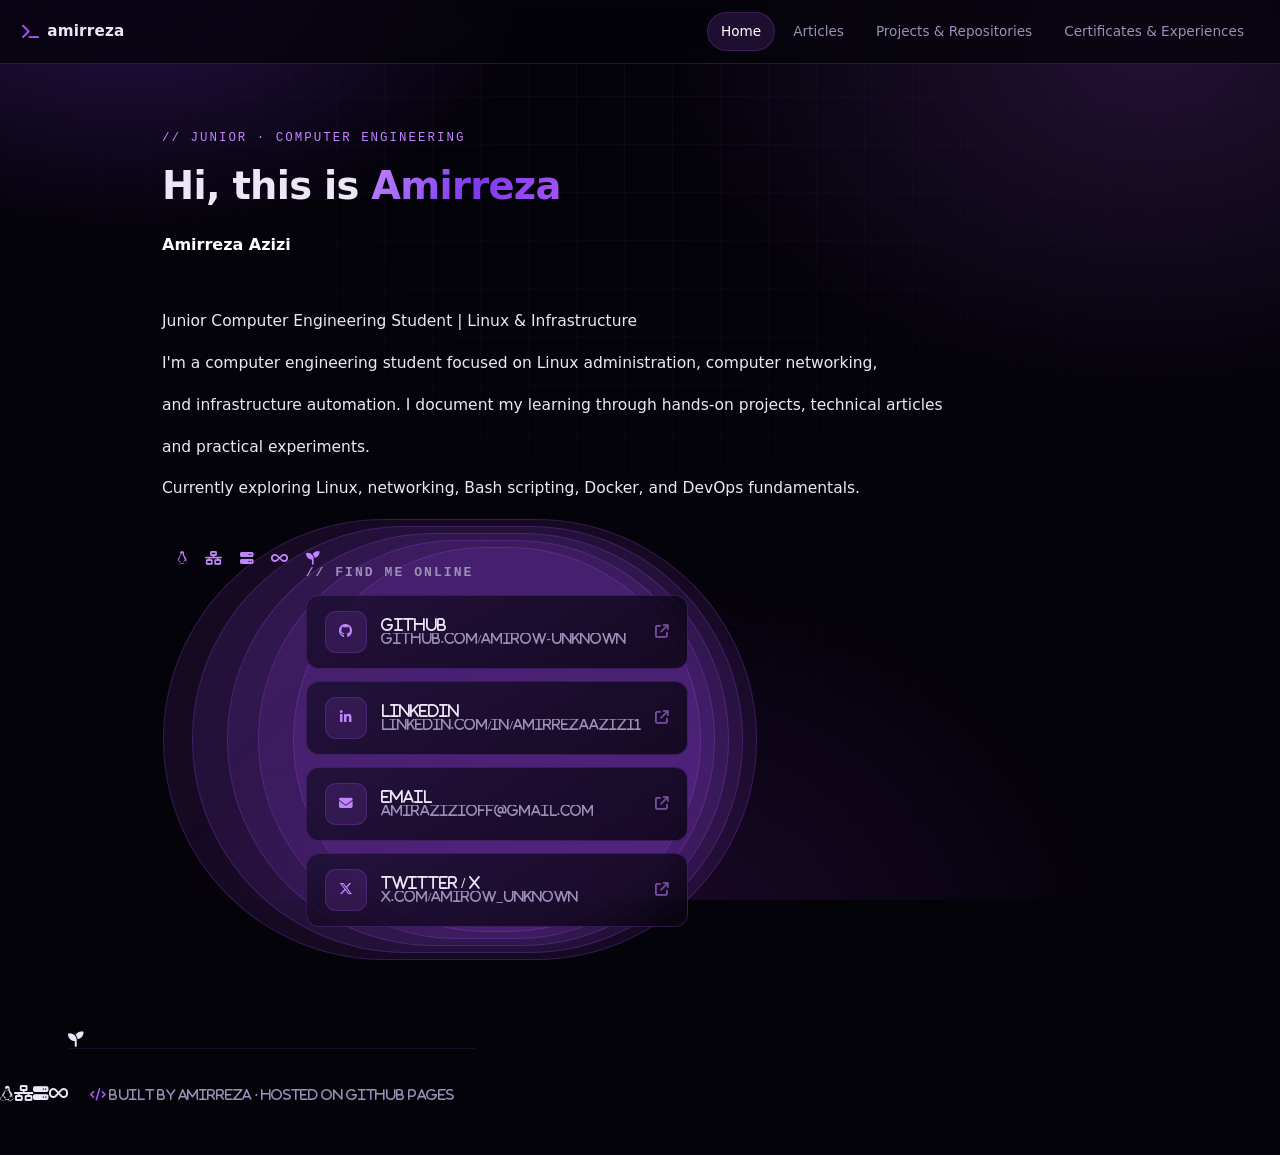
==== commit 05d2c80e: "Update index.html" ====
--- a/index.html
+++ b/index.html
@@ -26,13 +26,17 @@
     <h1 class="hero-title">Hi, this is <span class="grad">Amirreza</span></h1>
 
     <p class="lead">
-      a junior who is interested in
-      <span class="chip"><i class="fa-brands fa-linux"></i> Linux</span>,
-      <span class="chip"><i class="fa-solid fa-network-wired"></i> Network</span>,
-      <span class="chip"><i class="fa-solid fa-server"></i> Infrastructure</span>,
-      <span class="chip"><i class="fa-solid fa-infinity"></i> DevOps</span>,
-      <span class="chip"><i class="fa-solid fa-seedling"></i> Gardening &amp; Nature</span>
-    </p>
+      <strong>Amirreza Azizi</strong>
+      <p>Junior Computer Engineering Student | Linux & Infrastructure</p>
+      <p>I'm a computer engineering student focused on Linux administration, computer networking,</p>
+      <p>and infrastructure automation. I document my learning through hands-on projects, technical articles</p>
+      <p>and practical experiments.</p>
+      <p>Currently exploring Linux, networking, Bash scripting, Docker, and DevOps fundamentals.</p>
+      <span class="chip"><i class="fa-brands fa-linux">
+      <span class="chip"><i class="fa-solid fa-network-wired">
+      <span class="chip"><i class="fa-solid fa-server">
+      <span class="chip"><i class="fa-solid fa-infinity">
+      <span class="chip"><i class="fa-solid fa-seedling">
 
     <p class="contact-heading">// find me online</p>
     <div class="contact-list">
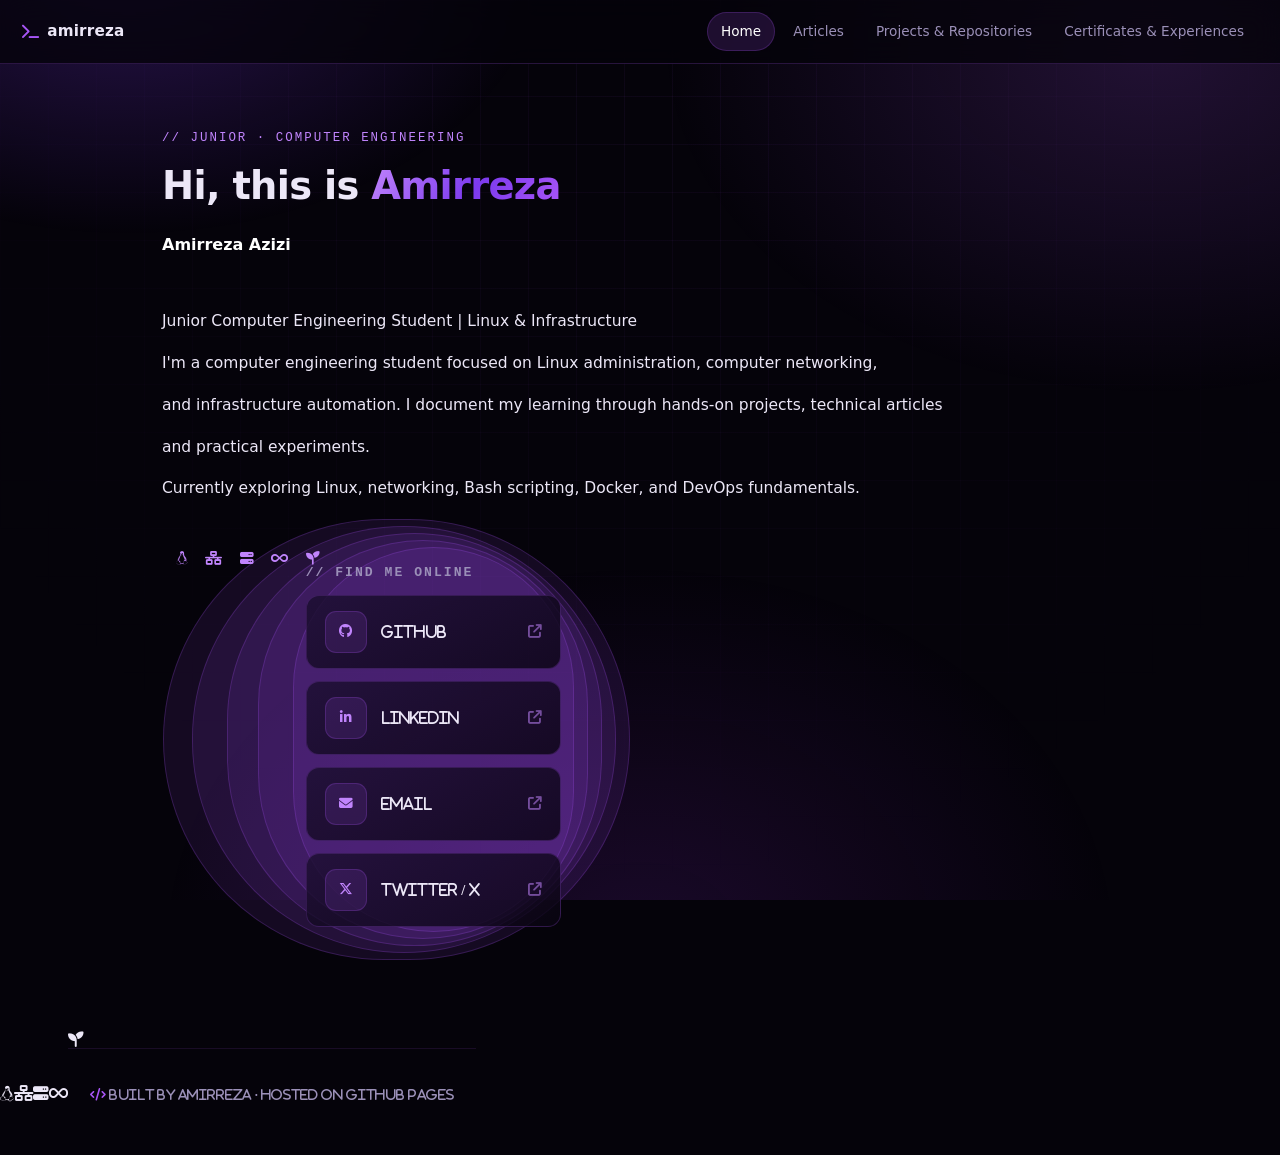
==== commit dc81e879: "Update index.html" ====
--- a/index.html
+++ b/index.html
@@ -43,25 +43,25 @@
 
       <a class="contact-item" href="https://github.com/amirow-unknown/" target="_blank" rel="noopener noreferrer">
         <span class="ico"><i class="fa-brands fa-github"></i></span>
-        <span class="txt"><b>GitHub</b><span>github.com/amirow-unknown</span></span>
+        <span class="txt"><b>GitHub</b></span>
         <span class="go"><i class="fa-solid fa-arrow-up-right-from-square"></i></span>
       </a>
 
       <a class="contact-item" href="https://www.linkedin.com/in/amirrezaazizi1/" target="_blank" rel="noopener noreferrer">
         <span class="ico"><i class="fa-brands fa-linkedin-in"></i></span>
-        <span class="txt"><b>LinkedIn</b><span>linkedin.com/in/amirrezaazizi1</span></span>
+        <span class="txt"><b>LinkedIn</b></span>
         <span class="go"><i class="fa-solid fa-arrow-up-right-from-square"></i></span>
       </a>
 
       <a class="contact-item" href="mailto:amirazizioff@gmail.com">
         <span class="ico"><i class="fa-solid fa-envelope"></i></span>
-        <span class="txt"><b>Email</b><span>amirazizioff@gmail.com</span></span>
+        <span class="txt"><b>Email</b></span>
         <span class="go"><i class="fa-solid fa-arrow-up-right-from-square"></i></span>
       </a>
 
       <a class="contact-item" href="https://x.com/amirow_unknown" target="_blank" rel="noopener noreferrer">
         <span class="ico"><i class="fa-brands fa-x-twitter"></i></span>
-        <span class="txt"><b>Twitter / X</b><span>x.com/amirow_unknown</span></span>
+        <span class="txt"><b>Twitter / X</b></span>
         <span class="go"><i class="fa-solid fa-arrow-up-right-from-square"></i></span>
       </a>
 
